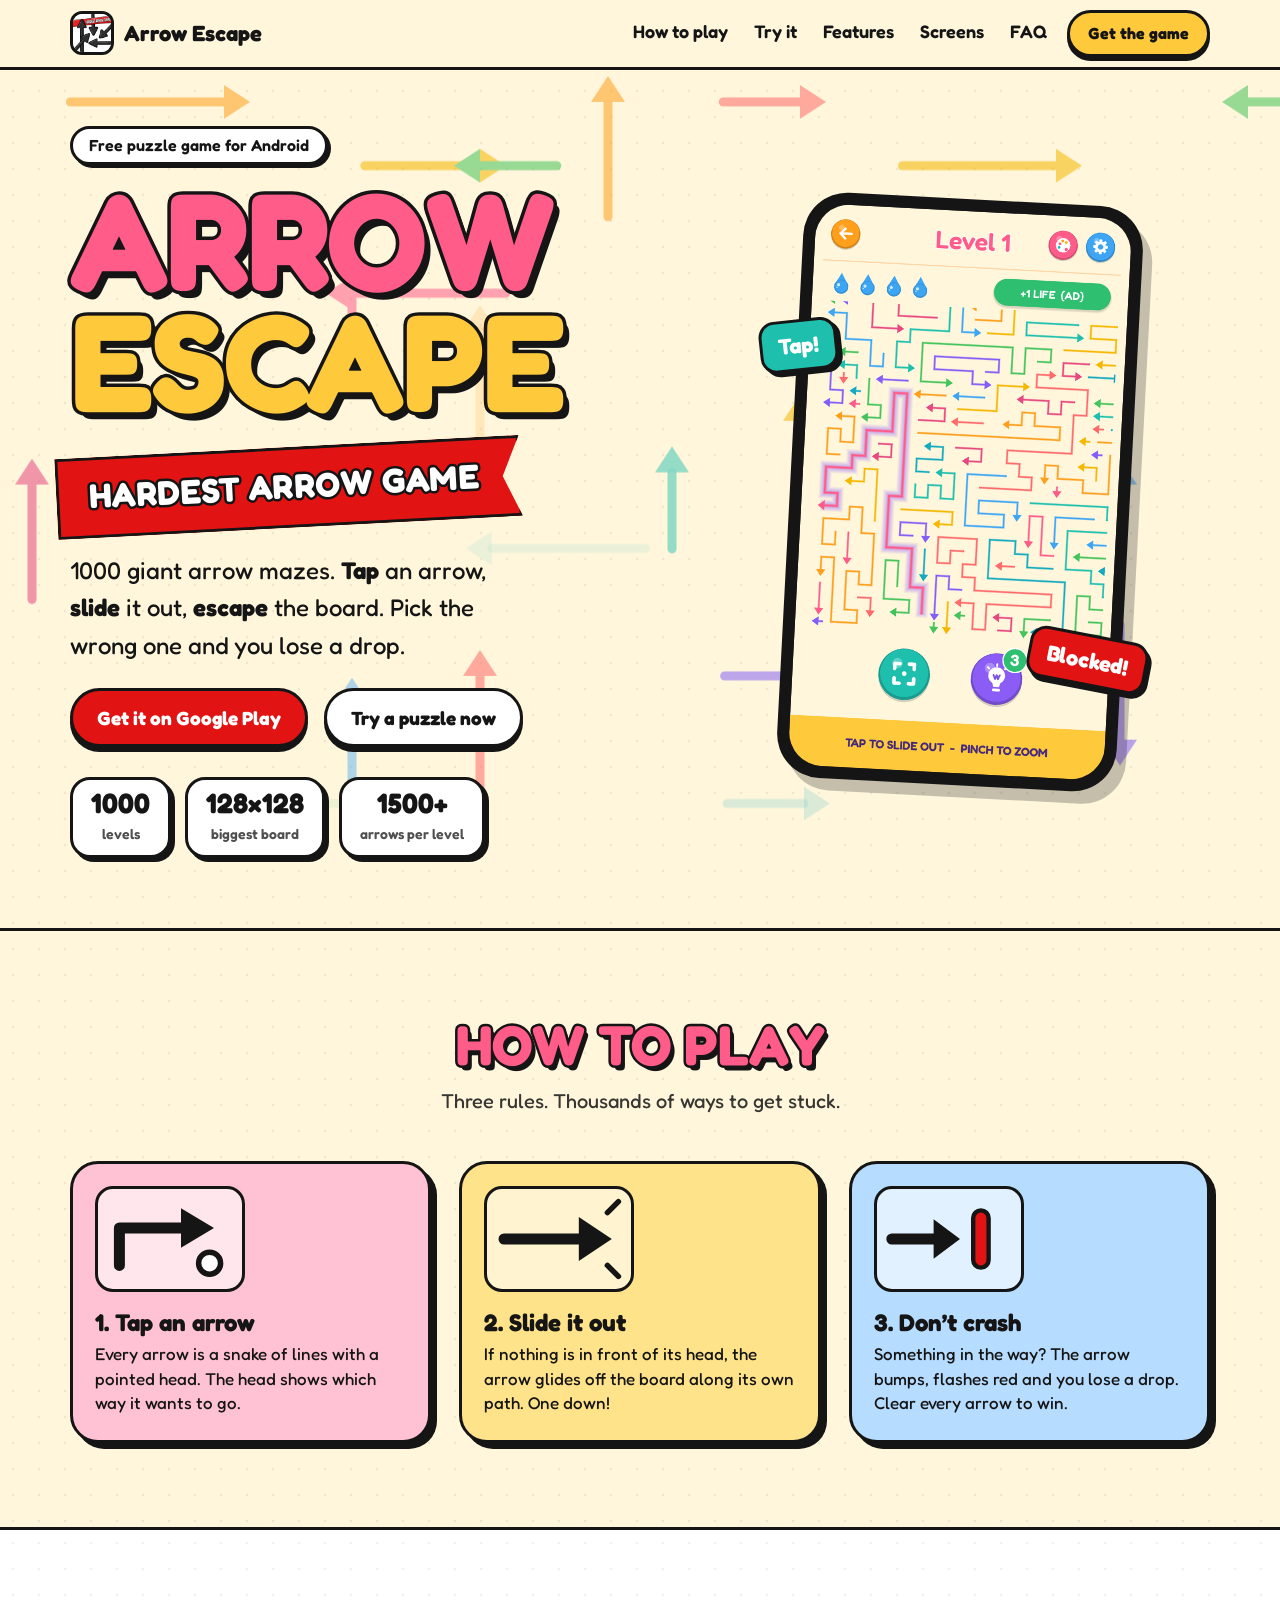
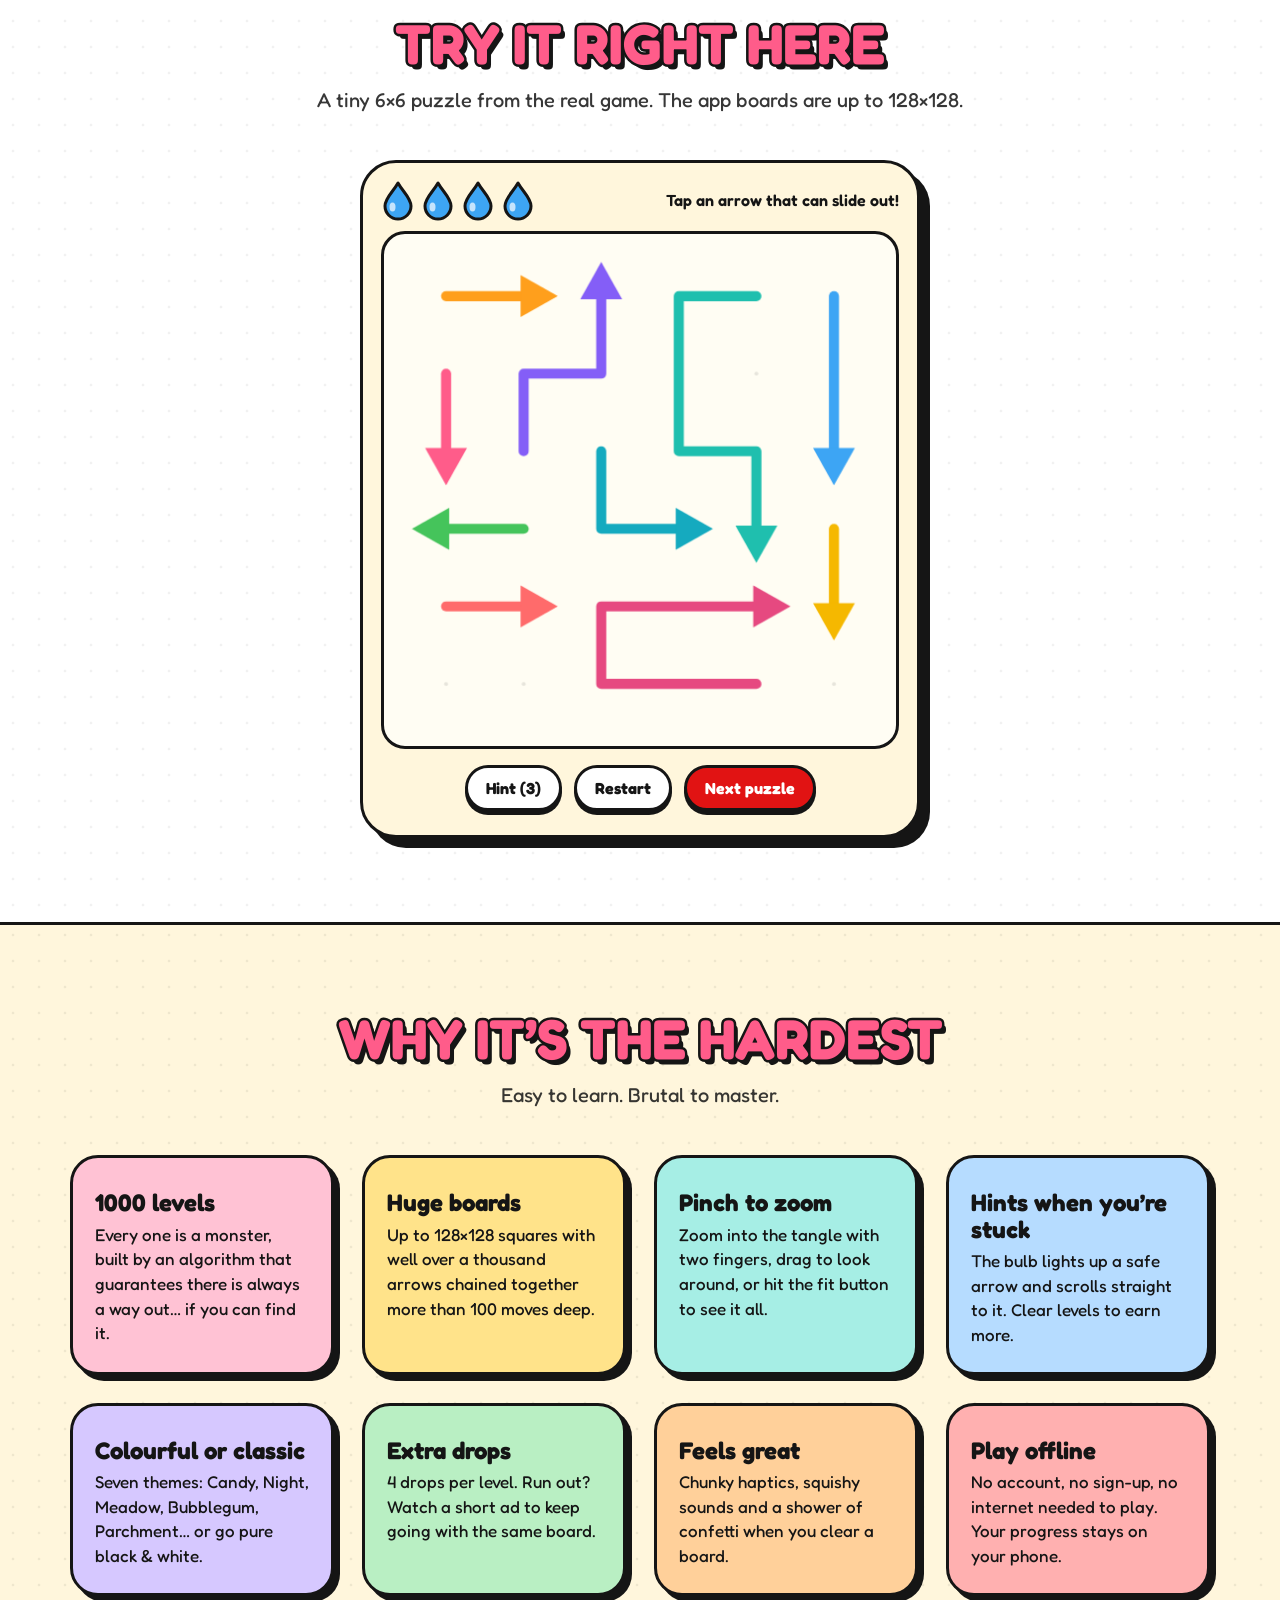
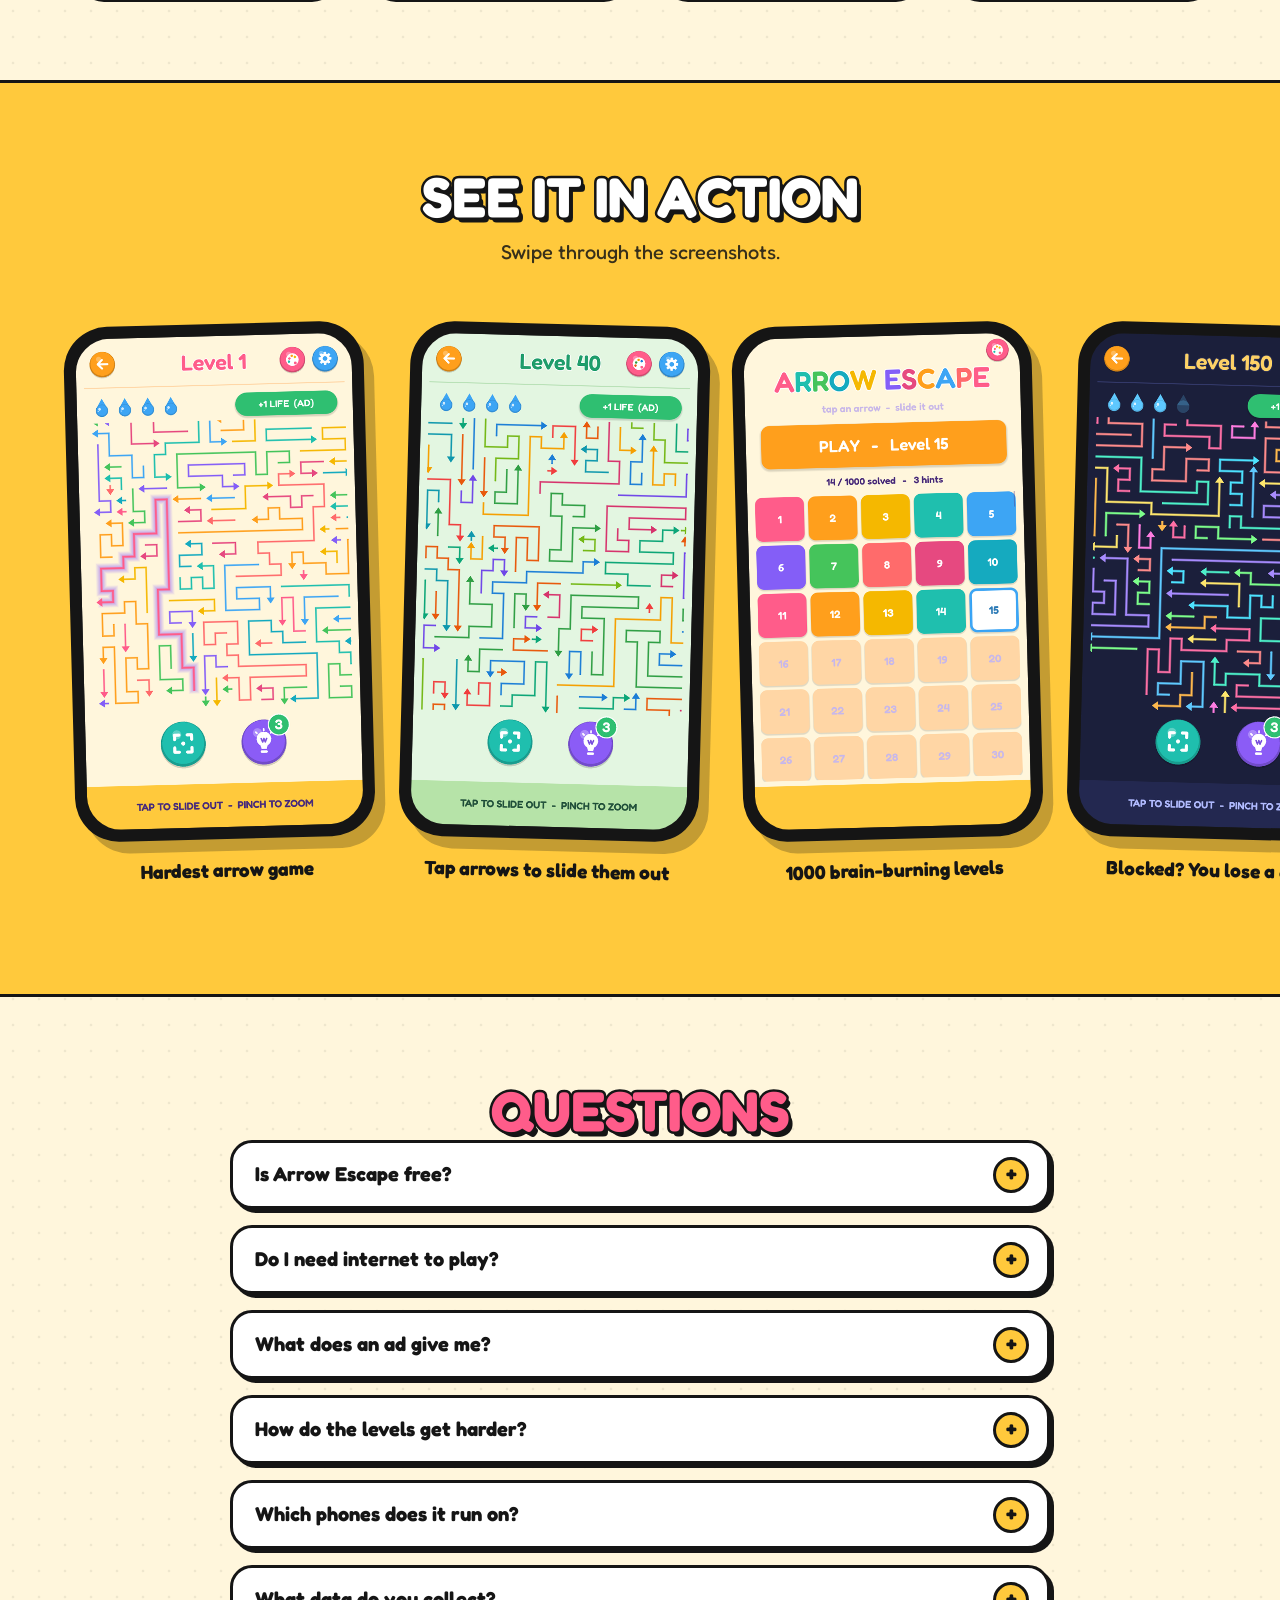
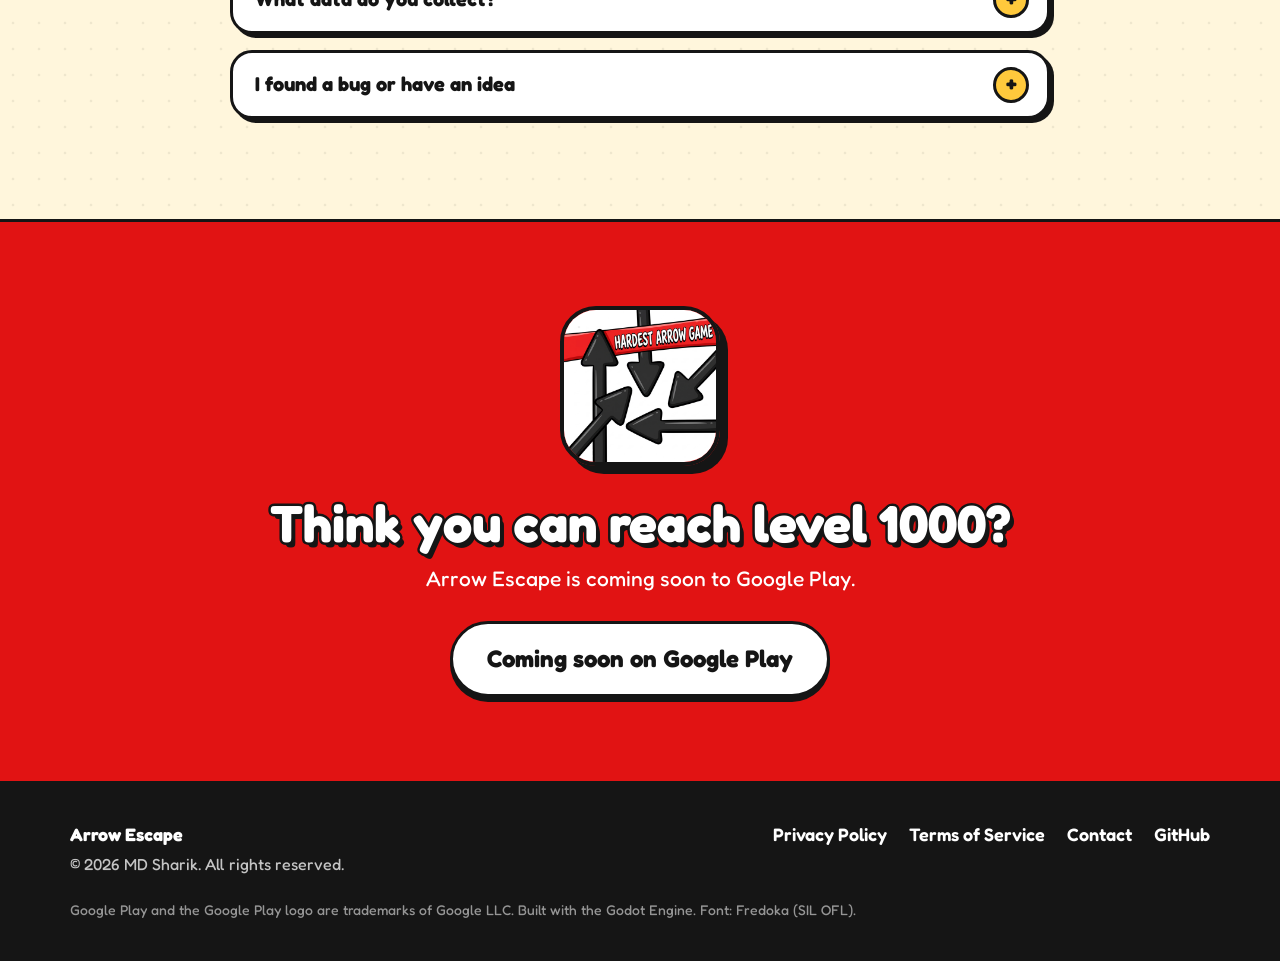
==== docs/index.html @ eecae000 "Add website: landing page with playable demo, privacy policy, terms (GitHub Pages from /docs) Co-Aut" ====
<!doctype html>
<html lang="en">
<head>
<meta charset="utf-8">
<meta name="viewport" content="width=device-width, initial-scale=1">
<title>Arrow Escape - The Hardest Arrow Puzzle Game</title>
<meta name="description" content="Arrow Escape: 1000 giant arrow mazes with boards up to 128x128. Tap an arrow to slide it out - but pick the wrong one and you lose a drop. Free Android puzzle game.">
<meta name="theme-color" content="#fff6dc">
<link rel="icon" type="image/png" href="assets/img/favicon.png">
<link rel="apple-touch-icon" href="assets/img/apple-touch-icon.png">
<link rel="canonical" href="https://md-sharik.github.io/portfolio/">
<meta property="og:type" content="website">
<meta property="og:title" content="Arrow Escape - The Hardest Arrow Puzzle Game">
<meta property="og:description" content="1000 giant arrow mazes. Tap, slide, escape. How far can you get?">
<meta property="og:image" content="https://md-sharik.github.io/portfolio/assets/img/og.png">
<meta property="og:url" content="https://md-sharik.github.io/portfolio/">
<meta name="twitter:card" content="summary_large_image">
<link rel="preload" href="assets/fonts/Fredoka.ttf" as="font" type="font/ttf" crossorigin>
<link rel="stylesheet" href="assets/css/style.css">
<script type="application/ld+json">
{
  "@context": "https://schema.org",
  "@type": "VideoGame",
  "name": "Arrow Escape",
  "description": "A puzzle game with 1000 giant arrow mazes. Tap an arrow to slide it out of the board - but only if its path is clear.",
  "genre": "Puzzle",
  "gamePlatform": "Android",
  "operatingSystem": "Android",
  "applicationCategory": "GameApplication",
  "image": "https://md-sharik.github.io/portfolio/assets/img/icon-512.png",
  "offers": { "@type": "Offer", "price": "0", "priceCurrency": "USD" }
}
</script>
</head>
<body>
<a class="skip" href="#main">Skip to content</a>

<header class="nav" id="top">
  <div class="wrap nav-in">
    <a class="brand" href="#top" aria-label="Arrow Escape home">
      <img src="assets/img/icon-512.png" width="44" height="44" alt="">
      <span>Arrow Escape</span>
    </a>
    <nav class="links" aria-label="Main">
      <a href="#how">How to play</a>
      <a href="#demo">Try it</a>
      <a href="#features">Features</a>
      <a href="#screens">Screens</a>
      <a href="#faq">FAQ</a>
    </nav>
    <a class="btn btn-sm play-link" href="#get">Get the game</a>
  </div>
</header>

<main id="main">

<!-- HERO -->
<section class="hero">
  <canvas id="heroBg" aria-hidden="true"></canvas>
  <div class="wrap hero-in">
    <div class="hero-copy">
      <p class="kicker">Free puzzle game for Android</p>
      <h1>
        <span class="h1-top">Arrow</span>
        <span class="h1-bot">Escape</span>
      </h1>
      <div class="ribbon" role="text"><span>Hardest Arrow Game</span></div>
      <p class="lead">1000 giant arrow mazes. <strong>Tap</strong> an arrow, <strong>slide</strong> it out, <strong>escape</strong> the board. Pick the wrong one and you lose a drop.</p>
      <div class="cta">
        <a class="btn btn-red play-link" href="#get">Get it on Google Play</a>
        <a class="btn btn-ghost" href="#demo">Try a puzzle now</a>
      </div>
      <ul class="stats" aria-label="Game facts">
        <li><b>1000</b><span>levels</span></li>
        <li><b>128&times;128</b><span>biggest board</span></li>
        <li><b>1500+</b><span>arrows per level</span></li>
      </ul>
    </div>
    <div class="hero-phone">
      <div class="phone"><img src="assets/img/app1.png" width="540" height="960" alt="Arrow Escape gameplay: a colourful maze of arrows with a highlighted hint" fetchpriority="high"></div>
      <span class="sticker s1">Tap!</span>
      <span class="sticker s2">Blocked!</span>
    </div>
  </div>
</section>

<!-- HOW TO PLAY -->
<section class="sec" id="how">
  <div class="wrap">
    <h2 class="sec-title">How to play</h2>
    <p class="sec-sub">Three rules. Thousands of ways to get stuck.</p>
    <div class="steps">
      <article class="card c-pink">
        <svg viewBox="0 0 120 80" aria-hidden="true"><path d="M14 64V30h58" fill="none" stroke="#151515" stroke-width="10" stroke-linecap="round" stroke-linejoin="round"/><path d="M70 12l30 18-30 18z" fill="#151515"/><circle cx="96" cy="62" r="10" fill="#fff" stroke="#151515" stroke-width="5"/></svg>
        <h3>1. Tap an arrow</h3>
        <p>Every arrow is a snake of lines with a pointed head. The head shows which way it wants to go.</p>
      </article>
      <article class="card c-yellow">
        <svg viewBox="0 0 120 80" aria-hidden="true"><path d="M10 40h70" stroke="#151515" stroke-width="10" stroke-linecap="round"/><path d="M78 20l30 20-30 20z" fill="#151515"/><path d="M104 16l10-10M104 64l10 10" stroke="#151515" stroke-width="5" stroke-linecap="round"/></svg>
        <h3>2. Slide it out</h3>
        <p>If nothing is in front of its head, the arrow glides off the board along its own path. One down!</p>
      </article>
      <article class="card c-blue">
        <svg viewBox="0 0 120 80" aria-hidden="true"><path d="M8 40h40" stroke="#151515" stroke-width="10" stroke-linecap="round"/><path d="M46 22l24 18-24 18z" fill="#151515"/><rect x="82" y="14" width="14" height="52" rx="7" fill="#e11313" stroke="#151515" stroke-width="4"/></svg>
        <h3>3. Don&rsquo;t crash</h3>
        <p>Something in the way? The arrow bumps, flashes red and you lose a drop. Clear every arrow to win.</p>
      </article>
    </div>
  </div>
</section>

<!-- DEMO -->
<section class="sec sec-demo" id="demo">
  <div class="wrap">
    <h2 class="sec-title">Try it right here</h2>
    <p class="sec-sub">A tiny 6&times;6 puzzle from the real game. The app boards are up to 128&times;128.</p>
    <div class="demo">
      <div class="demo-bar">
        <div class="drops" id="drops" aria-label="Drops left"></div>
        <div class="demo-info" id="demoInfo" aria-live="polite">Tap an arrow that can slide out!</div>
      </div>
      <div class="board-wrap" id="boardWrap">
        <canvas id="board" aria-label="Playable arrow puzzle. Tap an arrow to slide it out." role="img"></canvas>
        <canvas id="confetti" aria-hidden="true"></canvas>
      </div>
      <div class="demo-actions">
        <button class="btn btn-sm btn-ghost" id="btnHint" type="button">Hint <span id="hintCount">(3)</span></button>
        <button class="btn btn-sm btn-ghost" id="btnReset" type="button">Restart</button>
        <button class="btn btn-sm btn-red" id="btnNext" type="button">Next puzzle</button>
      </div>
    </div>
  </div>
</section>

<!-- FEATURES -->
<section class="sec" id="features">
  <div class="wrap">
    <h2 class="sec-title">Why it&rsquo;s the hardest</h2>
    <p class="sec-sub">Easy to learn. Brutal to master.</p>
    <div class="grid">
      <article class="card c-pink"><h3>1000 levels</h3><p>Every one is a monster, built by an algorithm that guarantees there is always a way out&hellip; if you can find it.</p></article>
      <article class="card c-yellow"><h3>Huge boards</h3><p>Up to 128&times;128 squares with well over a thousand arrows chained together more than 100 moves deep.</p></article>
      <article class="card c-teal"><h3>Pinch to zoom</h3><p>Zoom into the tangle with two fingers, drag to look around, or hit the fit button to see it all.</p></article>
      <article class="card c-blue"><h3>Hints when you&rsquo;re stuck</h3><p>The bulb lights up a safe arrow and scrolls straight to it. Clear levels to earn more.</p></article>
      <article class="card c-purple"><h3>Colourful or classic</h3><p>Seven themes: Candy, Night, Meadow, Bubblegum, Parchment&hellip; or go pure black &amp; white.</p></article>
      <article class="card c-green"><h3>Extra drops</h3><p>4 drops per level. Run out? Watch a short ad to keep going with the same board.</p></article>
      <article class="card c-orange"><h3>Feels great</h3><p>Chunky haptics, squishy sounds and a shower of confetti when you clear a board.</p></article>
      <article class="card c-red"><h3>Play offline</h3><p>No account, no sign-up, no internet needed to play. Your progress stays on your phone.</p></article>
    </div>
  </div>
</section>

<!-- SCREENSHOTS -->
<section class="sec sec-shots" id="screens">
  <div class="wrap">
    <h2 class="sec-title">See it in action</h2>
    <p class="sec-sub">Swipe through the screenshots.</p>
  </div>
  <div class="shots" tabindex="0" aria-label="Screenshots">
    <figure><div class="phone"><img loading="lazy" src="assets/img/app1.png" width="540" height="960" alt="Candy theme gameplay with a hint highlighted"></div><figcaption>Hardest arrow game</figcaption></figure>
    <figure><div class="phone"><img loading="lazy" src="assets/img/app2.png" width="540" height="960" alt="Arrows sliding out of the board"></div><figcaption>Tap arrows to slide them out</figcaption></figure>
    <figure><div class="phone"><img loading="lazy" src="assets/img/app3.png" width="540" height="960" alt="Level select screen with colourful level buttons"></div><figcaption>1000 brain-burning levels</figcaption></figure>
    <figure><div class="phone"><img loading="lazy" src="assets/img/app4.png" width="540" height="960" alt="Night theme with neon arrows and a lost drop"></div><figcaption>Blocked? You lose a drop!</figcaption></figure>
    <figure><div class="phone"><img loading="lazy" src="assets/img/app5.png" width="540" height="960" alt="Black and white theme"></div><figcaption>Black &amp; white mode</figcaption></figure>
    <figure><div class="phone"><img loading="lazy" src="assets/img/app6.png" width="540" height="960" alt="Level clear dialog with confetti"></div><figcaption>Clear the board &ndash; confetti!</figcaption></figure>
  </div>
</section>

<!-- FAQ -->
<section class="sec" id="faq">
  <div class="wrap narrow">
    <h2 class="sec-title">Questions</h2>
    <details><summary>Is Arrow Escape free?</summary><p>Yes. The game is free to download and play. It shows ads (a banner, a full-screen ad every few levels, and optional rewarded ads for extra drops and hints). There are no in-app purchases at the moment.</p></details>
    <details><summary>Do I need internet to play?</summary><p>No. All 1000 levels are inside the app. Internet is only used to load ads.</p></details>
    <details><summary>What does an ad give me?</summary><p>Watching a rewarded ad is always your choice. It gives you one extra drop when you run out, or one extra hint when your hints are used up.</p></details>
    <details><summary>How do the levels get harder?</summary><p>They don&rsquo;t get easier! Levels 1&ndash;100 are 96&times;96 boards and levels 101&ndash;1000 are 128&times;128, all packed with long chains of blocked arrows. Every level is guaranteed to be solvable.</p></details>
    <details><summary>Which phones does it run on?</summary><p>Android 7.0 and newer, 64-bit phones and tablets.</p></details>
    <details><summary>What data do you collect?</summary><p>None ourselves &ndash; there are no accounts. Google AdMob may use your device&rsquo;s advertising ID to show ads. See the <a href="privacy.html">Privacy Policy</a> for details and how to control it.</p></details>
    <details><summary>I found a bug or have an idea</summary><p>Email <a id="mail1" href="mailto:md.sharik5012@gmail.com">md.sharik5012@gmail.com</a> &ndash; I read everything.</p></details>
  </div>
</section>

<!-- GET -->
<section class="sec sec-get" id="get">
  <div class="wrap get-in">
    <img class="get-icon" src="assets/img/icon-512.png" width="160" height="160" alt="Arrow Escape app icon">
    <h2>Think you can reach level 1000?</h2>
    <p id="getText">Arrow Escape is coming soon to Google Play.</p>
    <a class="btn btn-red btn-lg play-link" id="playBtn" href="#get" aria-disabled="true">Coming soon on Google Play</a>
  </div>
</section>

</main>

<footer class="foot">
  <div class="wrap foot-in">
    <div>
      <strong>Arrow Escape</strong>
      <p>&copy; <span id="year">2026</span> MD Sharik. All rights reserved.</p>
    </div>
    <nav aria-label="Legal">
      <a href="privacy.html">Privacy Policy</a>
      <a href="terms.html">Terms of Service</a>
      <a id="mail2" href="mailto:md.sharik5012@gmail.com">Contact</a>
      <a href="https://github.com/MD-Sharik/portfolio">GitHub</a>
    </nav>
    <p class="fine">Google Play and the Google Play logo are trademarks of Google LLC. Built with the Godot Engine. Font: Fredoka (SIL OFL).</p>
  </div>
</footer>

<script src="assets/js/site-config.js"></script>
<script src="assets/js/puzzles.js"></script>
<script src="assets/js/main.js"></script>
</body>
</html>
---- docs/assets/css/style.css ----
/* Arrow Escape website - cartoon-outline style matching the app artwork */
@font-face {
  font-family: "Fredoka";
  src: url("../fonts/Fredoka.ttf") format("truetype");
  font-weight: 300 700;
  font-display: swap;
}

:root {
  --ink: #151515;
  --cream: #fff6dc;
  --paper: #ffffff;
  --red: #e11313;
  --pink: #ff5c8a;
  --orange: #ff9f1c;
  --yellow: #ffc93c;
  --teal: #1fbfae;
  --blue: #3da5f4;
  --purple: #845ef7;
  --green: #45c45b;
  --radius: 28px;
  --shadow: 6px 6px 0 var(--ink);
}

* { box-sizing: border-box; }
html { scroll-behavior: smooth; }
body {
  margin: 0;
  font-family: "Fredoka", system-ui, -apple-system, "Segoe UI", sans-serif;
  font-weight: 450;
  font-size: 18px;
  line-height: 1.55;
  color: var(--ink);
  background: var(--cream);
  background-image: radial-gradient(rgba(21, 21, 21, .07) 1.5px, transparent 1.6px);
  background-size: 26px 26px;
  -webkit-font-smoothing: antialiased;
}
img { max-width: 100%; height: auto; display: block; }
a { color: inherit; }
.wrap { width: min(1140px, 100% - 40px); margin-inline: auto; }
.narrow { width: min(820px, 100% - 40px); }
.skip { position: absolute; left: -999px; top: 8px; background: var(--ink); color: #fff; padding: 8px 14px; border-radius: 10px; z-index: 99; }
.skip:focus { left: 8px; }

/* ---------- nav ---------- */
.nav { position: sticky; top: 0; z-index: 50; background: rgba(255, 246, 220, .92); backdrop-filter: blur(8px); border-bottom: 3px solid var(--ink); }
.nav-in { display: flex; align-items: center; gap: 18px; padding: 10px 0; }
.brand { display: flex; align-items: center; gap: 10px; font-weight: 700; font-size: 22px; text-decoration: none; }
.brand img { border-radius: 12px; border: 3px solid var(--ink); }
.links { margin-left: auto; display: flex; gap: 22px; }
.links a { text-decoration: none; font-weight: 600; padding: 4px 2px; border-bottom: 3px solid transparent; }
.links a:hover { border-color: var(--pink); }

/* ---------- buttons ---------- */
.btn {
  --bg: var(--yellow);
  display: inline-block; border: 3px solid var(--ink); background: var(--bg); color: var(--ink);
  font: inherit; font-weight: 700; font-size: 19px; padding: 12px 24px; border-radius: 999px;
  text-decoration: none; cursor: pointer; box-shadow: 0 5px 0 var(--ink);
  transition: transform .08s ease, box-shadow .08s ease;
}
.btn:hover { transform: translateY(-2px); box-shadow: 0 7px 0 var(--ink); }
.btn:active { transform: translateY(4px); box-shadow: 0 1px 0 var(--ink); }
.btn:focus-visible, a:focus-visible, summary:focus-visible, .shots:focus-visible { outline: 4px solid var(--purple); outline-offset: 3px; }
.btn-red { --bg: var(--red); color: #fff; }
.btn-ghost { --bg: #fff; }
.btn-sm { font-size: 16px; padding: 8px 18px; box-shadow: 0 4px 0 var(--ink); }
.btn-lg { font-size: 24px; padding: 16px 34px; }
.btn[aria-disabled="true"] { cursor: default; }
.btn, .brand span { white-space: nowrap; }

/* ---------- hero ---------- */
.hero { position: relative; overflow: hidden; border-bottom: 3px solid var(--ink); }
#heroBg { position: absolute; inset: 0; width: 100%; height: 100%; opacity: .55; pointer-events: none; }
.hero-in { position: relative; display: grid; grid-template-columns: 1.1fr .9fr; gap: 30px; align-items: center; padding: 56px 0 70px; }
.kicker { display: inline-block; margin: 0 0 14px; padding: 4px 16px; background: #fff; border: 3px solid var(--ink); border-radius: 999px; font-weight: 600; font-size: 16px; box-shadow: 3px 3px 0 var(--ink); }
h1 { margin: 0; line-height: .88; font-size: clamp(64px, 11vw, 138px); font-weight: 700; letter-spacing: -2px; text-transform: uppercase; }
h1 span { display: block; -webkit-text-stroke: 7px var(--ink); paint-order: stroke fill; text-shadow: 6px 7px 0 var(--ink); }
.h1-top { color: var(--pink); }
.h1-bot { color: var(--yellow); }
.ribbon {
  display: inline-block; margin: 26px 0 6px -14px; padding: 10px 38px 12px 30px; background: var(--red); border: 3px solid var(--ink);
  transform: rotate(-3deg); box-shadow: 5px 5px 0 var(--ink);
  clip-path: polygon(0 0, 100% 0, calc(100% - 18px) 50%, 100% 100%, 0 100%);
}
.ribbon span { color: #fff; font-weight: 700; font-size: clamp(22px, 3.2vw, 34px); text-transform: uppercase; -webkit-text-stroke: 5px var(--ink); paint-order: stroke fill; letter-spacing: .5px; }
.lead { font-size: clamp(19px, 2.2vw, 24px); max-width: 30ch; margin: 18px 0 24px; }
.cta { display: flex; flex-wrap: wrap; gap: 16px; }
.stats { display: flex; flex-wrap: wrap; gap: 14px; list-style: none; padding: 0; margin: 30px 0 0; }
.stats li { background: #fff; border: 3px solid var(--ink); border-radius: 20px; padding: 8px 18px; box-shadow: 4px 4px 0 var(--ink); text-align: center; }
.stats b { display: block; font-size: 28px; line-height: 1.1; }
.stats span { font-size: 14px; font-weight: 600; opacity: .75; }

/* phone mock */
.phone { background: var(--ink); border-radius: 44px; padding: 12px; box-shadow: 10px 12px 0 rgba(21, 21, 21, .25); }
.phone img { border-radius: 34px; width: 100%; background: #fff; }
.hero-phone { position: relative; justify-self: center; width: min(340px, 78vw); transform: rotate(3deg); }
.sticker { position: absolute; font-weight: 700; font-size: 22px; padding: 6px 16px; border: 3px solid var(--ink); border-radius: 16px; box-shadow: 4px 4px 0 var(--ink); }
.s1 { background: var(--teal); color: #fff; left: -38px; top: 22%; transform: rotate(-9deg); animation: bob 2.6s ease-in-out infinite; }
.s2 { background: var(--red); color: #fff; right: -26px; bottom: 18%; transform: rotate(8deg); animation: bob 3.1s ease-in-out infinite .6s; }
@keyframes bob { 50% { translate: 0 -10px; } }

/* ---------- sections ---------- */
.sec { padding: 84px 0; }
.sec-title { margin: 0; text-align: center; font-size: clamp(36px, 5vw, 56px); line-height: 1.05; text-transform: uppercase; -webkit-text-stroke: 5px var(--ink); paint-order: stroke fill; color: var(--pink); text-shadow: 4px 5px 0 var(--ink); }
.sec-shots .sec-title { color: #fff; }
.sec-sub { text-align: center; margin: 12px 0 44px; font-size: 20px; opacity: .85; }

.steps, .grid { display: grid; gap: 28px; }
.steps { grid-template-columns: repeat(3, 1fr); }
.grid { grid-template-columns: repeat(4, 1fr); }
.card { background: #fff; border: 3px solid var(--ink); border-radius: var(--radius); padding: 22px 22px 24px; box-shadow: var(--shadow); transition: transform .15s ease; }
.card:hover { transform: translate(-3px, -4px) rotate(-.6deg); }
.card h3 { margin: 10px 0 6px; font-size: 24px; line-height: 1.1; }
.card p { margin: 0; font-size: 17px; line-height: 1.45; }
.card svg { width: 100%; max-width: 150px; height: auto; background: rgba(255, 255, 255, .6); border: 3px solid var(--ink); border-radius: 18px; padding: 6px; }
.c-pink { background: #ffc2d4; } .c-yellow { background: #ffe38a; } .c-blue { background: #b6dcff; }
.c-teal { background: #a6eee5; } .c-purple { background: #d6c8ff; } .c-green { background: #b9efc3; }
.c-orange { background: #ffd09a; } .c-red { background: #ffb0b0; }

/* demo */
.sec-demo { background: #fff; border-block: 3px solid var(--ink); background-image: radial-gradient(rgba(21,21,21,.06) 1.5px, transparent 1.6px); background-size: 26px 26px; }
.demo { width: min(560px, 100%); margin-inline: auto; background: var(--cream); border: 3px solid var(--ink); border-radius: 36px; padding: 18px; box-shadow: 10px 10px 0 var(--ink); }
.demo-bar { display: flex; align-items: center; justify-content: space-between; gap: 10px; margin-bottom: 10px; flex-wrap: wrap; }
.drops { display: flex; gap: 6px; }
.drops svg { width: 34px; height: 40px; transition: transform .2s, opacity .2s; }
.drops svg.lost { opacity: .22; transform: scale(.8); }
.demo-info { font-weight: 600; font-size: 16px; min-height: 26px; }
.board-wrap { position: relative; border-radius: 24px; background: #fffdf3; border: 3px solid var(--ink); overflow: hidden; touch-action: manipulation; }
.board-wrap.shake { animation: shake .35s; }
@keyframes shake { 20% { transform: translateX(-9px); } 40% { transform: translateX(9px); } 60% { transform: translateX(-6px); } 80% { transform: translateX(6px); } }
#board, #confetti { display: block; width: 100%; aspect-ratio: 1; }
#confetti { position: absolute; inset: 0; pointer-events: none; }
.demo-actions { display: flex; gap: 12px; justify-content: center; flex-wrap: wrap; margin: 16px 2px 6px; }

/* screenshots */
.sec-shots { background: var(--yellow); border-block: 3px solid var(--ink); padding-bottom: 70px; }
.shots { display: flex; gap: 34px; overflow-x: auto; scroll-snap-type: x mandatory; padding: 12px max(20px, calc((100vw - 1140px) / 2)) 40px; scrollbar-width: thin; }
.shots figure { margin: 0; flex: 0 0 min(300px, 72vw); scroll-snap-align: center; text-align: center; }
.shots figure:nth-child(odd) { transform: rotate(-1.5deg); }
.shots figure:nth-child(even) { transform: rotate(1.5deg); }
.shots figcaption { margin-top: 16px; font-weight: 700; font-size: 19px; }

/* faq */
details { background: #fff; border: 3px solid var(--ink); border-radius: 22px; margin: 0 0 16px; box-shadow: 4px 4px 0 var(--ink); }
summary { cursor: pointer; list-style: none; padding: 16px 56px 16px 22px; font-weight: 700; font-size: 20px; position: relative; }
summary::-webkit-details-marker { display: none; }
summary::after { content: "+"; position: absolute; right: 18px; top: 50%; translate: 0 -50%; width: 30px; height: 30px; line-height: 24px; text-align: center; border: 3px solid var(--ink); border-radius: 50%; background: var(--yellow); font-size: 22px; }
details[open] summary::after { content: "\2212"; background: var(--pink); }
details p { margin: 0; padding: 0 22px 20px; }

/* get */
.sec-get { background: var(--red); border-top: 3px solid var(--ink); color: #fff; text-align: center; }
.get-in { display: flex; flex-direction: column; align-items: center; gap: 12px; }
.get-icon { border-radius: 36px; border: 4px solid var(--ink); box-shadow: 8px 8px 0 var(--ink); }
.sec-get h2 { margin: 18px 0 0; font-size: clamp(32px, 5vw, 52px); line-height: 1.05; -webkit-text-stroke: 5px var(--ink); paint-order: stroke fill; text-shadow: 4px 5px 0 var(--ink); }
.sec-get p { font-size: 21px; margin: 0 0 14px; }
.sec-get .btn-red { --bg: #fff; color: var(--ink); }

/* footer */
.foot { background: var(--ink); color: #fff; padding: 40px 0; }
.foot-in { display: grid; grid-template-columns: 1fr auto; gap: 18px 40px; align-items: start; }
.foot p { margin: 4px 0 0; opacity: .75; font-size: 16px; }
.foot nav { display: flex; gap: 22px; flex-wrap: wrap; }
.foot nav a { text-decoration: none; font-weight: 600; }
.foot nav a:hover { text-decoration: underline; color: var(--yellow); }
.foot .fine { grid-column: 1 / -1; font-size: 14px; opacity: .55; }

/* legal pages */
.legal { padding: 48px 0 80px; }
.legal-card { background: #fff; border: 3px solid var(--ink); border-radius: 32px; box-shadow: 8px 8px 0 var(--ink); padding: clamp(22px, 4vw, 48px); }
.legal h1 { font-size: clamp(36px, 6vw, 60px); line-height: 1; letter-spacing: 0; -webkit-text-stroke: 0; margin: 0 0 6px; text-shadow: none; }
.legal h1 span { text-shadow: none; -webkit-text-stroke: 0; display: inline; }
.legal h2 { margin: 34px 0 8px; font-size: 26px; line-height: 1.15; }
.legal p, .legal li { font-size: 18px; }
.legal ul { padding-left: 24px; }
.legal .meta { opacity: .7; font-weight: 600; margin-bottom: 18px; }
.legal .tldr { background: var(--yellow); border: 3px solid var(--ink); border-radius: 20px; padding: 14px 20px; margin: 20px 0; box-shadow: 4px 4px 0 var(--ink); }
.legal a { color: #0b57d0; font-weight: 600; }
.legal table { width: 100%; border-collapse: collapse; margin: 12px 0; font-size: 16px; }
.legal th, .legal td { border: 2px solid var(--ink); padding: 8px 12px; text-align: left; vertical-align: top; }
.legal th { background: var(--cream); }

/* responsive */
@media (max-width: 960px) {
  .hero-in { grid-template-columns: 1fr; padding-top: 36px; }
  .hero-phone { width: min(280px, 70vw); margin-top: 10px; }
  .steps { grid-template-columns: 1fr; }
  .grid { grid-template-columns: repeat(2, 1fr); }
  .links { display: none; }
  .nav .btn { margin-left: auto; }
  .ribbon { margin-left: -6px; }
}
@media (max-width: 560px) {
  body { font-size: 17px; }
  .brand { font-size: 19px; }
  .brand img { width: 38px; height: 38px; }
  .btn-sm { padding: 7px 14px; font-size: 15px; }
  .btn-lg { font-size: 20px; padding: 14px 24px; white-space: normal; }
  .cta .btn { flex: 1 1 100%; text-align: center; }
  .stats { gap: 10px; }
  .stats li { padding: 6px 12px; }
  .stats b { font-size: 22px; }
  .stats span { font-size: 12px; }
  .grid { grid-template-columns: 1fr; }
  .sec { padding: 60px 0; }
  .foot-in { grid-template-columns: 1fr; }
  h1 span { -webkit-text-stroke-width: 5px; text-shadow: 4px 5px 0 var(--ink); }
}
@media (prefers-reduced-motion: reduce) {
  html { scroll-behavior: auto; }
  *, *::before, *::after { animation: none !important; transition: none !important; }
}
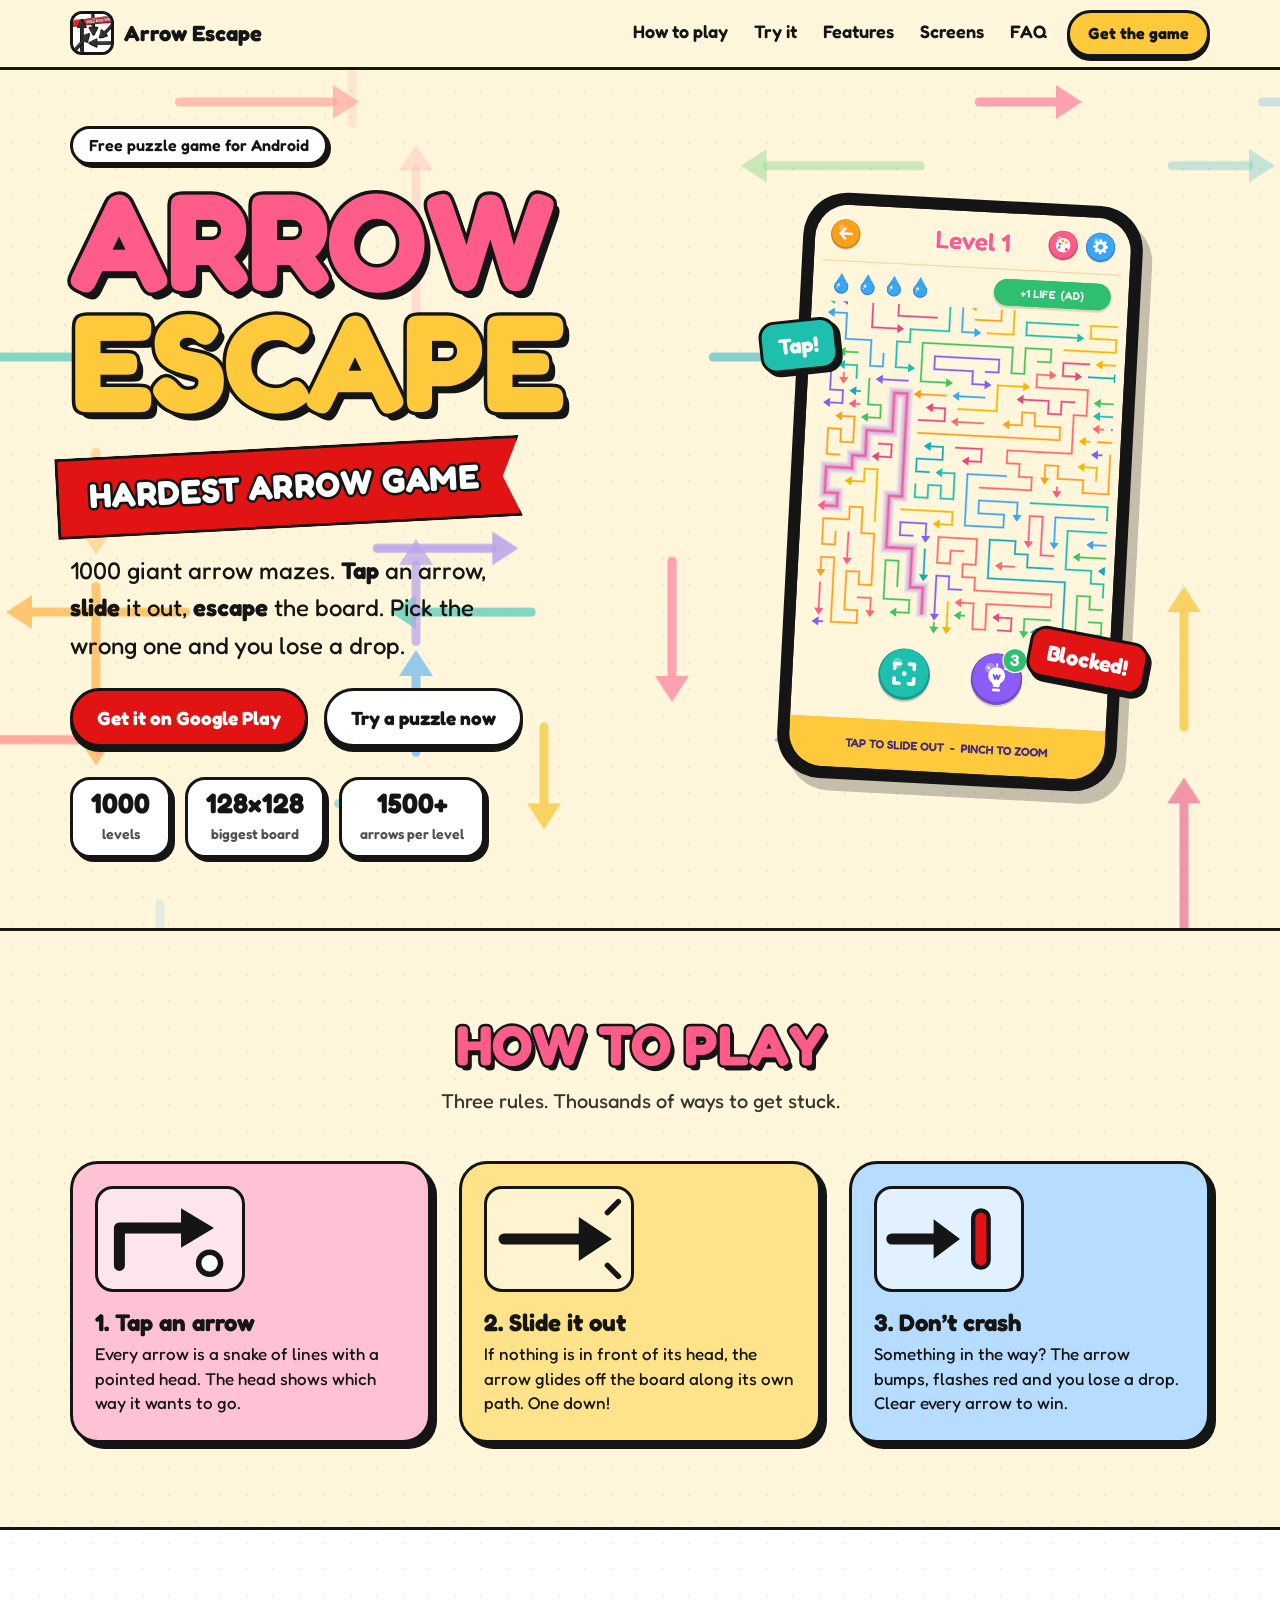
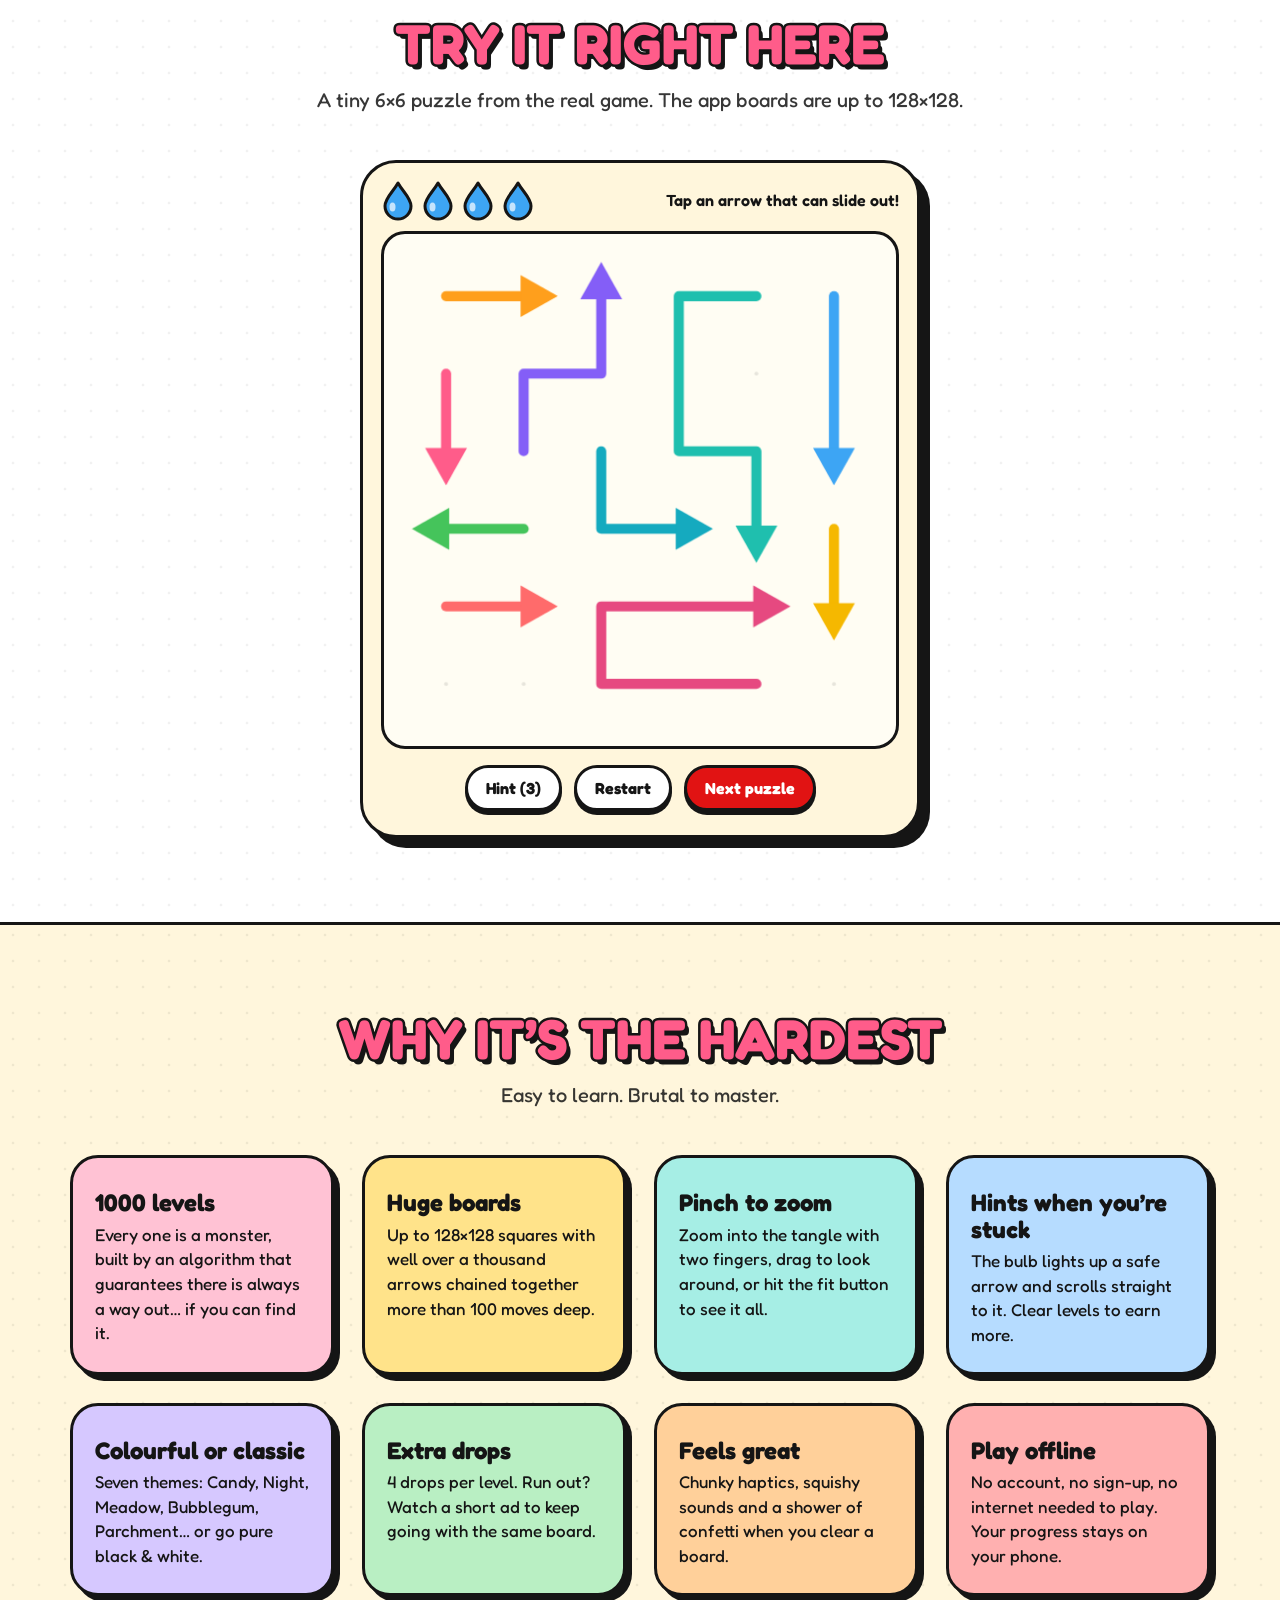
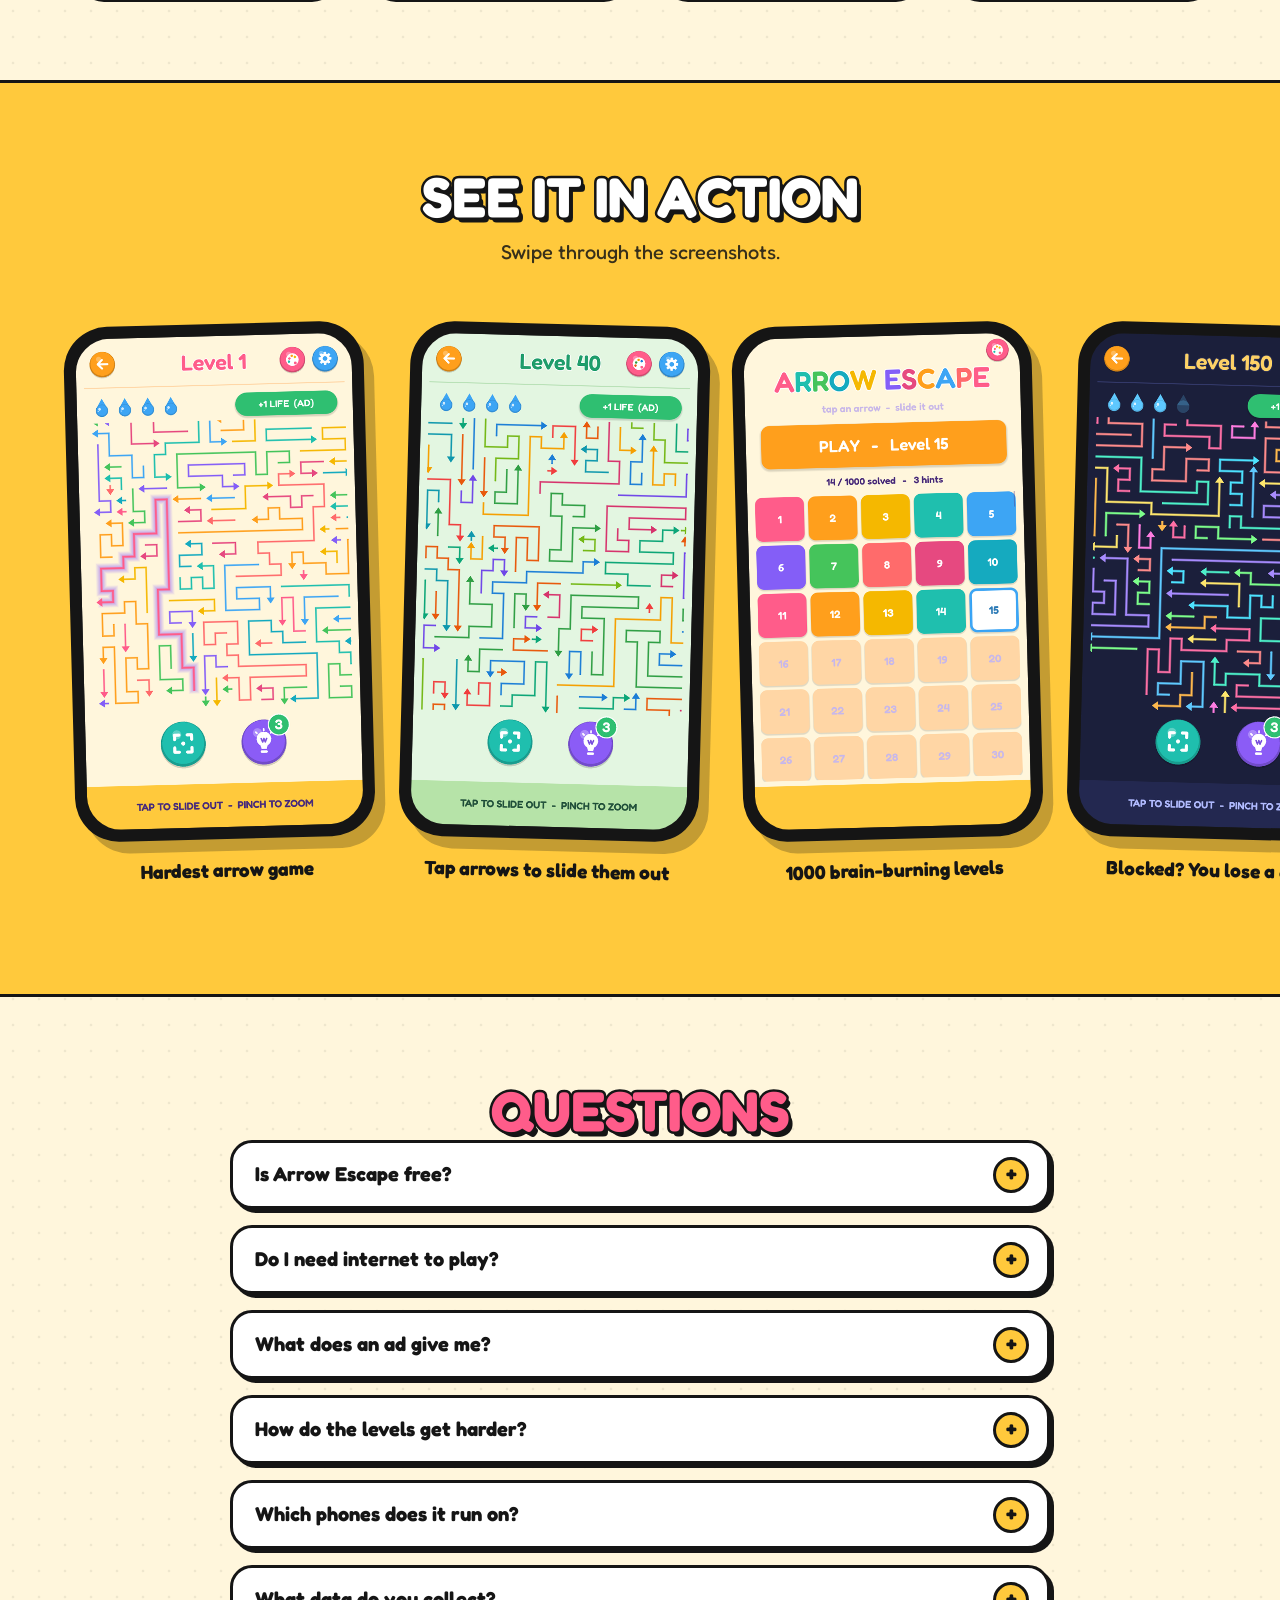
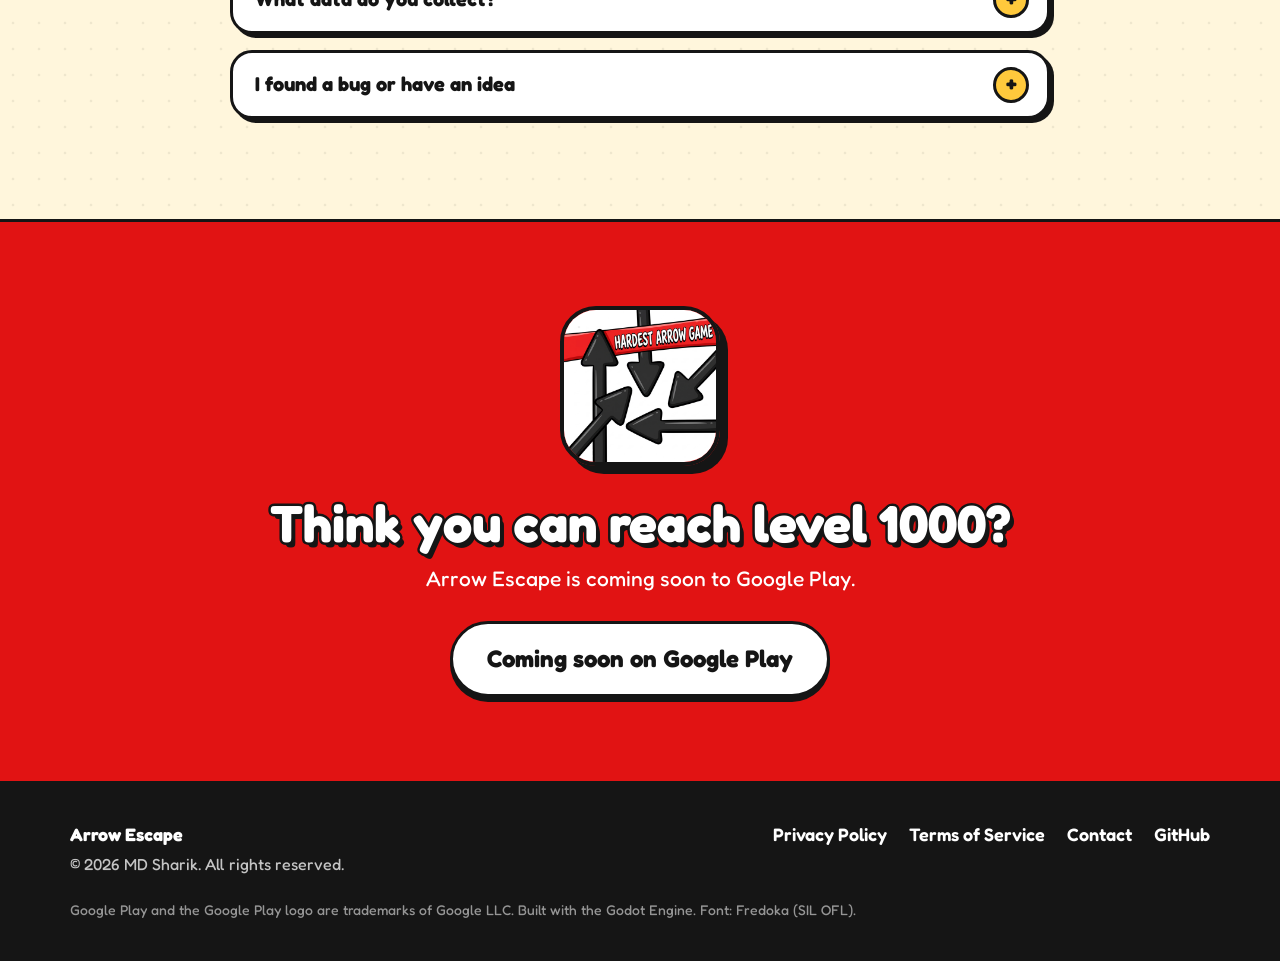
==== commit f4960d38: "Point site metadata and 404 page at the custom domain arrow.nouvous.com Co-Authored-By: Claude Sonne" ====
--- a/docs/index.html
+++ b/docs/index.html
@@ -8,12 +8,12 @@
 <meta name="theme-color" content="#fff6dc">
 <link rel="icon" type="image/png" href="assets/img/favicon.png">
 <link rel="apple-touch-icon" href="assets/img/apple-touch-icon.png">
-<link rel="canonical" href="https://md-sharik.github.io/portfolio/">
+<link rel="canonical" href="https://arrow.nouvous.com/">
 <meta property="og:type" content="website">
 <meta property="og:title" content="Arrow Escape - The Hardest Arrow Puzzle Game">
 <meta property="og:description" content="1000 giant arrow mazes. Tap, slide, escape. How far can you get?">
-<meta property="og:image" content="https://md-sharik.github.io/portfolio/assets/img/og.png">
-<meta property="og:url" content="https://md-sharik.github.io/portfolio/">
+<meta property="og:image" content="https://arrow.nouvous.com/assets/img/og.png">
+<meta property="og:url" content="https://arrow.nouvous.com/">
 <meta name="twitter:card" content="summary_large_image">
 <link rel="preload" href="assets/fonts/Fredoka.ttf" as="font" type="font/ttf" crossorigin>
 <link rel="stylesheet" href="assets/css/style.css">
@@ -27,7 +27,7 @@
   "gamePlatform": "Android",
   "operatingSystem": "Android",
   "applicationCategory": "GameApplication",
-  "image": "https://md-sharik.github.io/portfolio/assets/img/icon-512.png",
+  "image": "https://arrow.nouvous.com/assets/img/icon-512.png",
   "offers": { "@type": "Offer", "price": "0", "priceCurrency": "USD" }
 }
 </script>
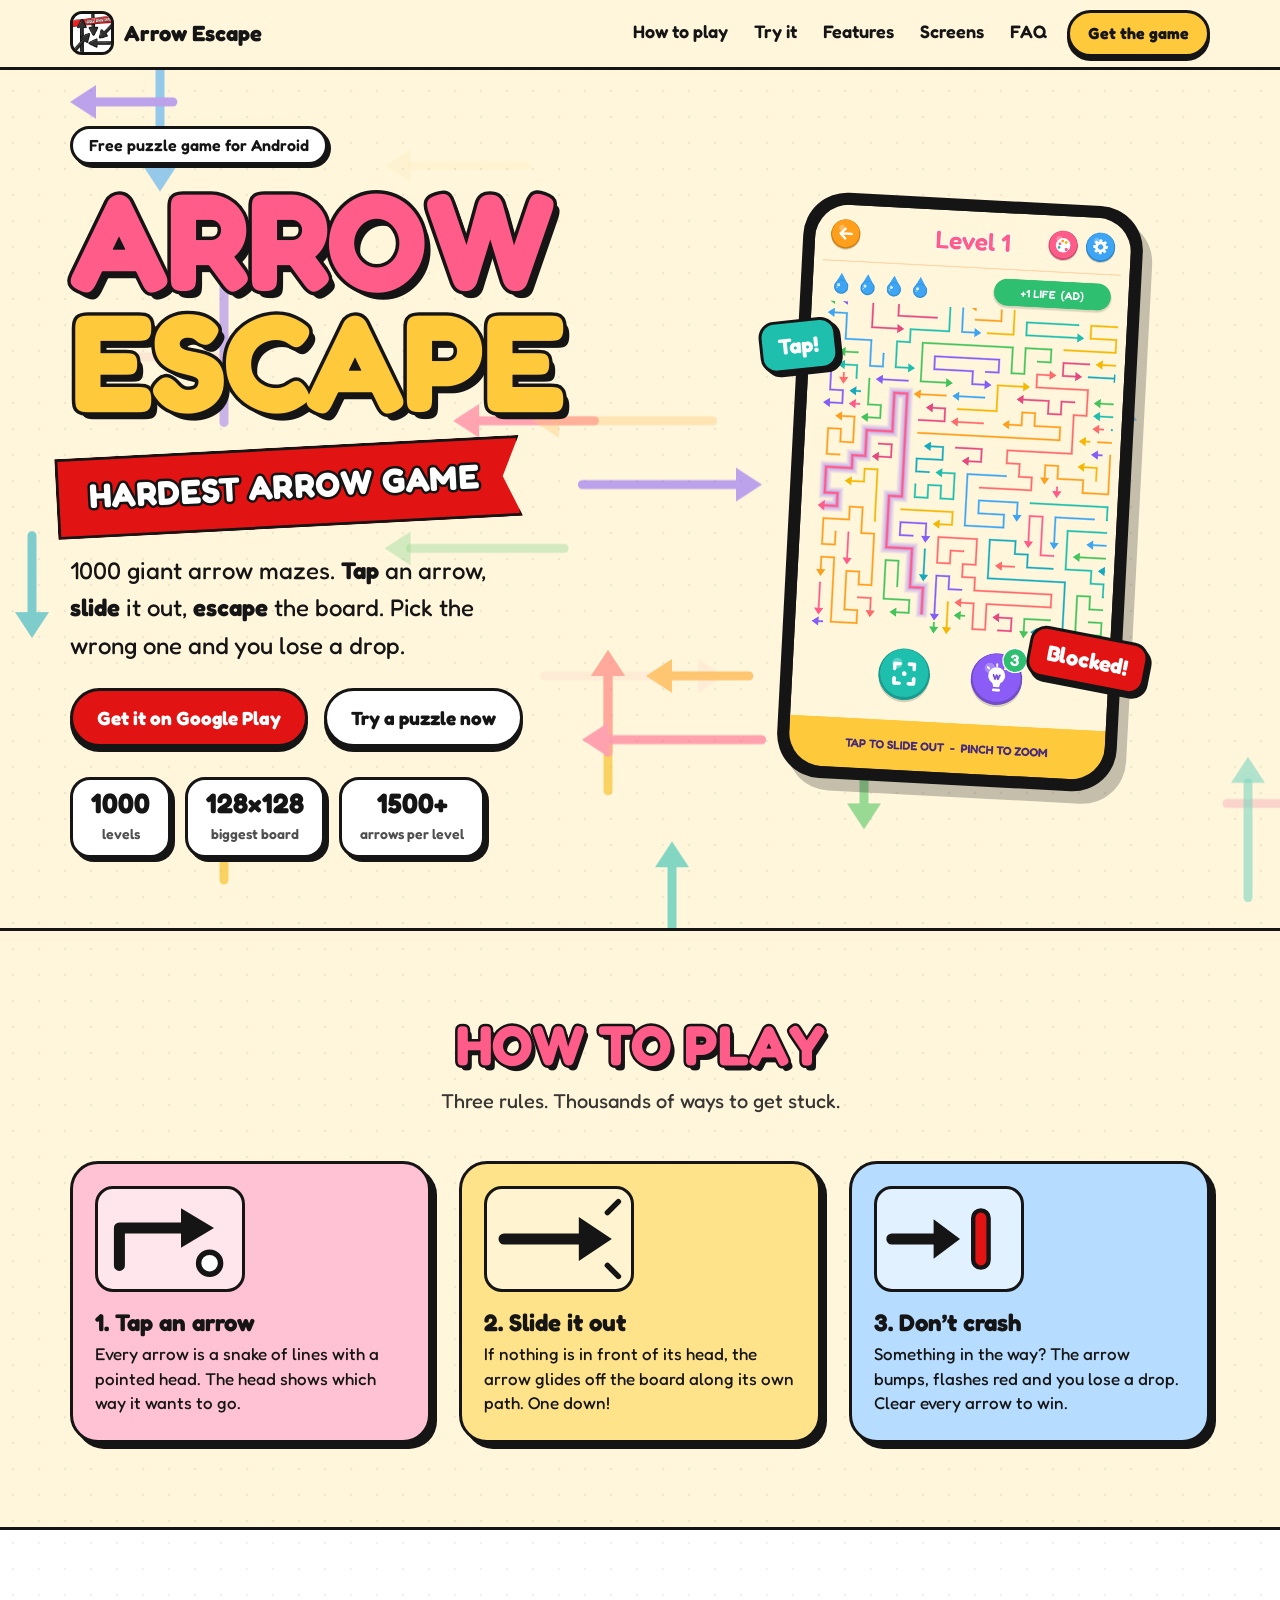
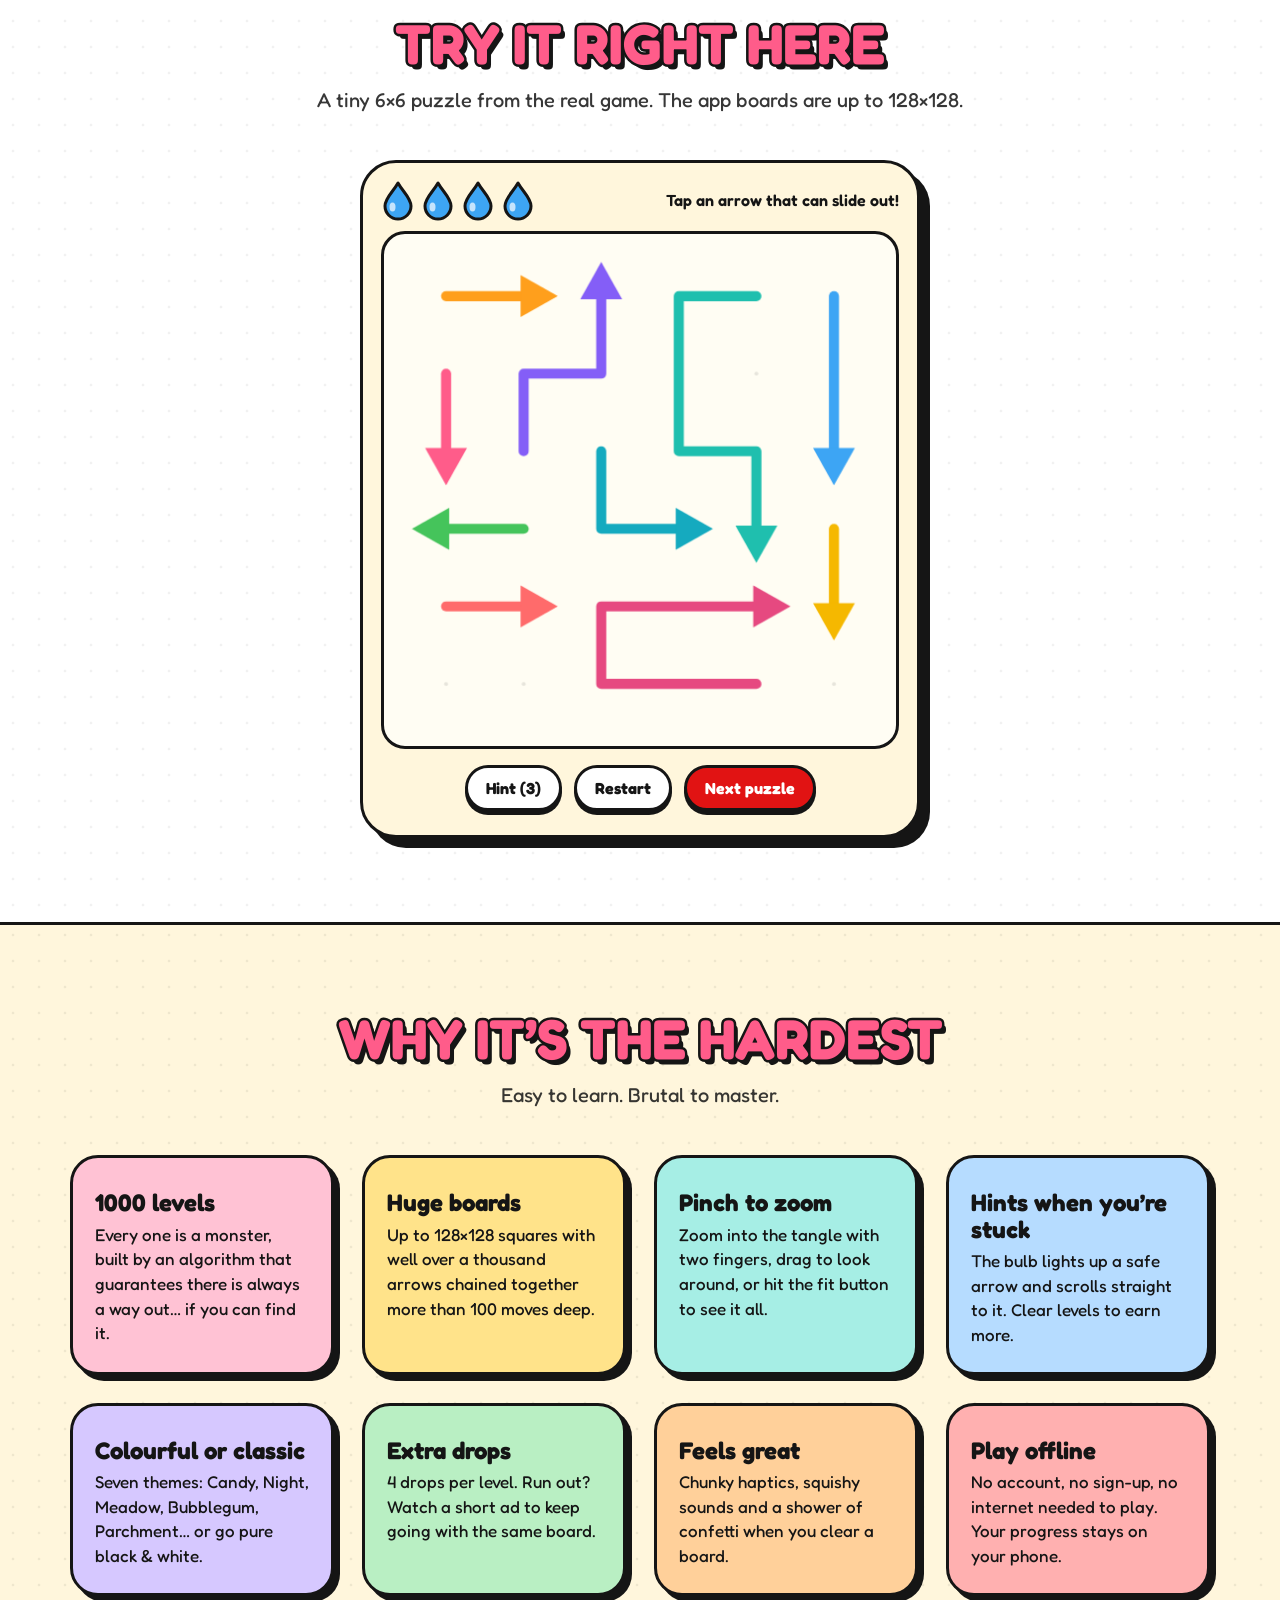
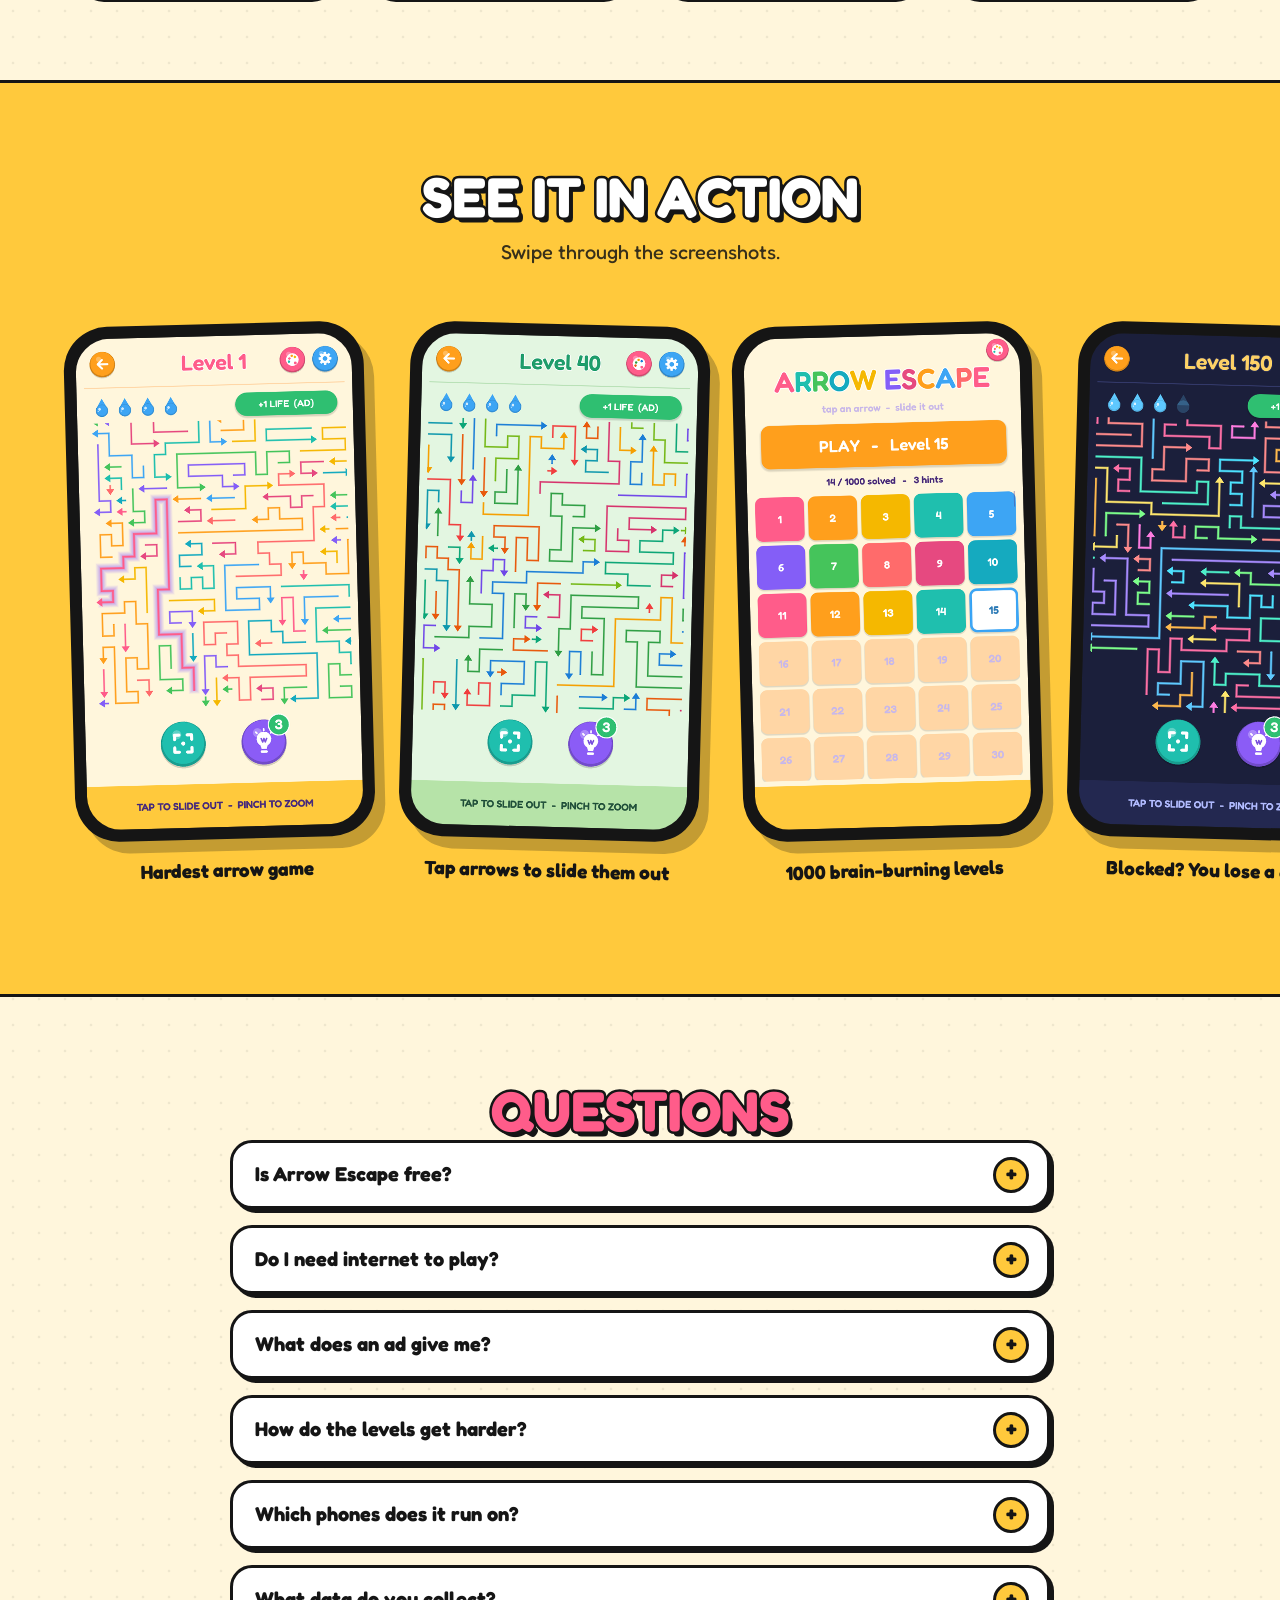
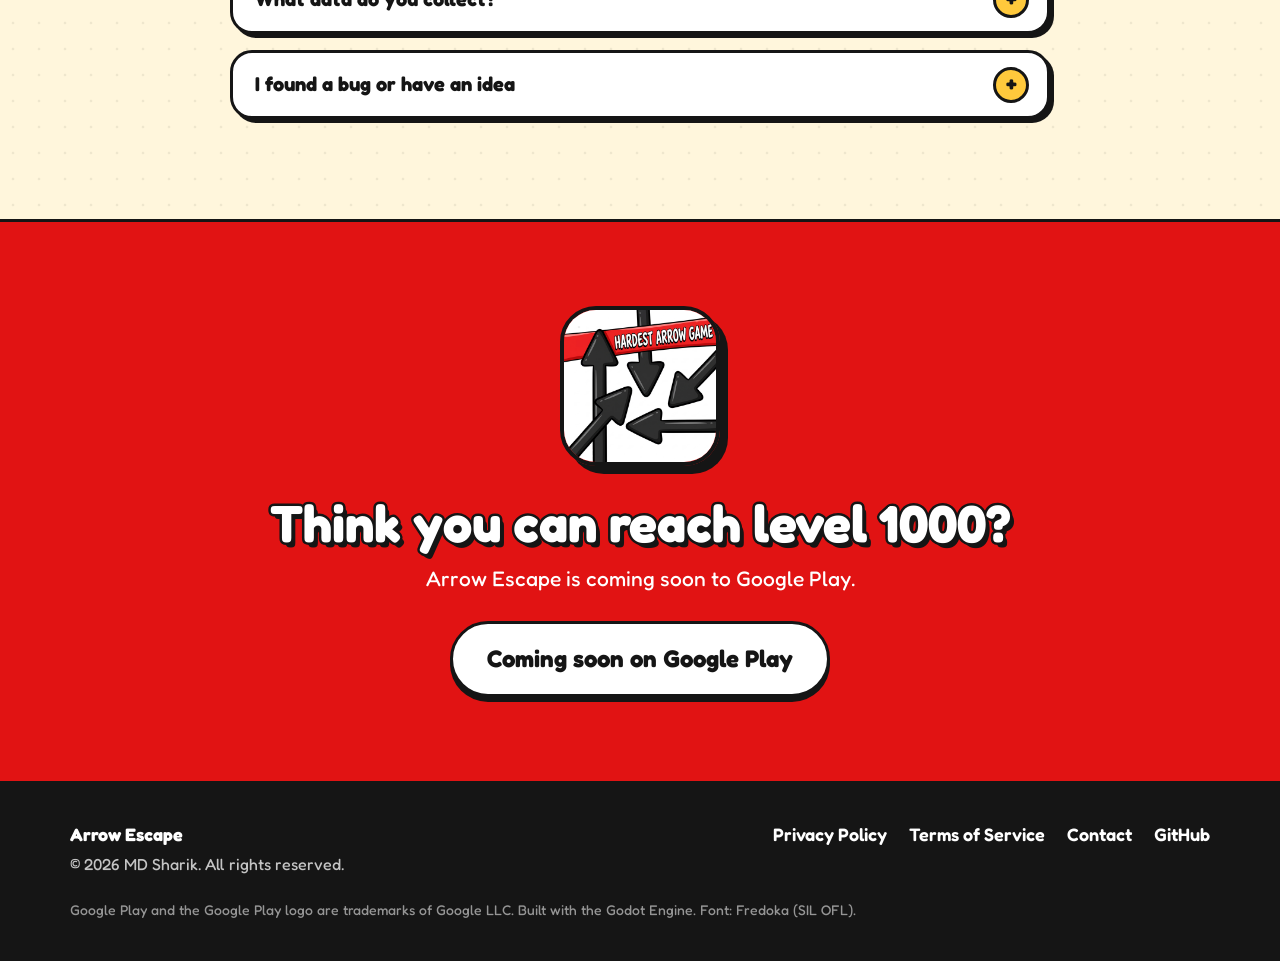
==== commit 32aa22b4: "Enable consent-first website Analytics" ====
--- a/docs/index.html
+++ b/docs/index.html
@@ -211,5 +211,6 @@
 <script src="assets/js/site-config.js"></script>
 <script src="assets/js/puzzles.js"></script>
 <script src="assets/js/main.js"></script>
+  <script defer src="/analytics-consent.js"></script>
 </body>
 </html>
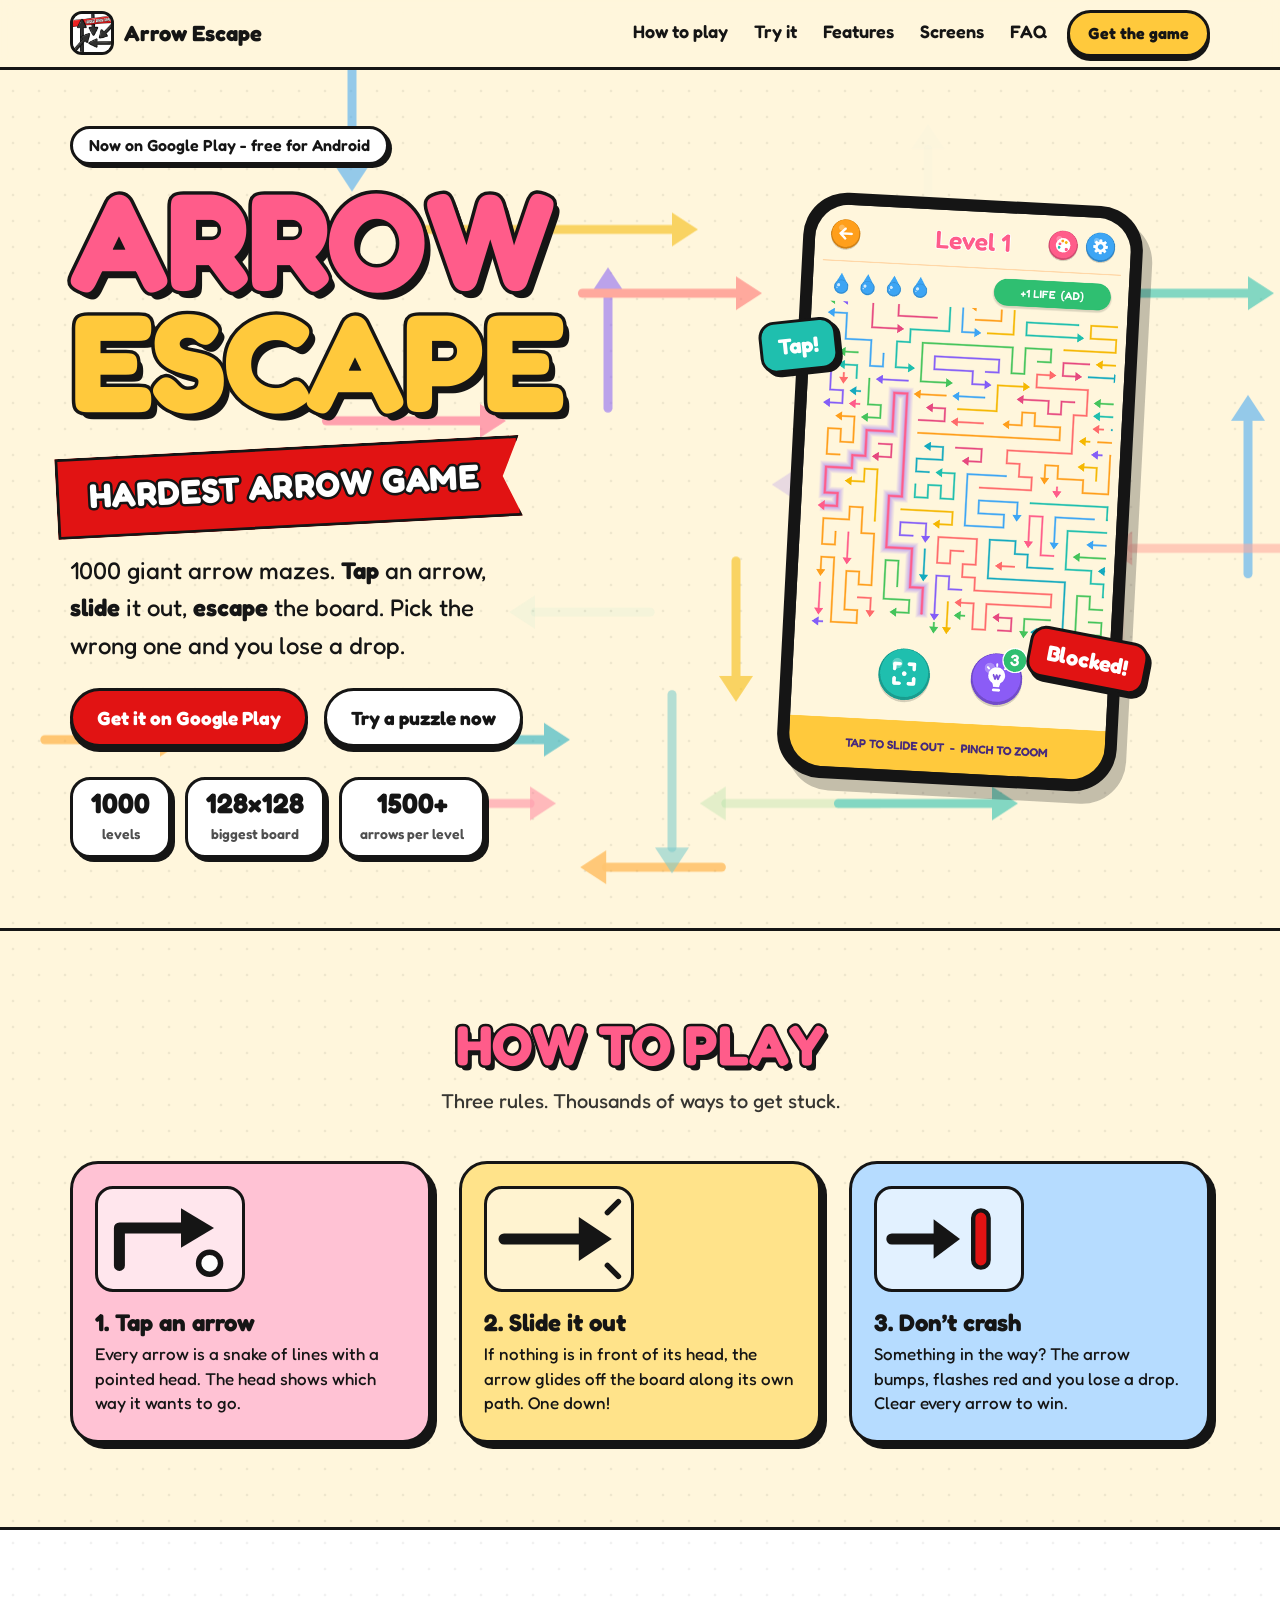
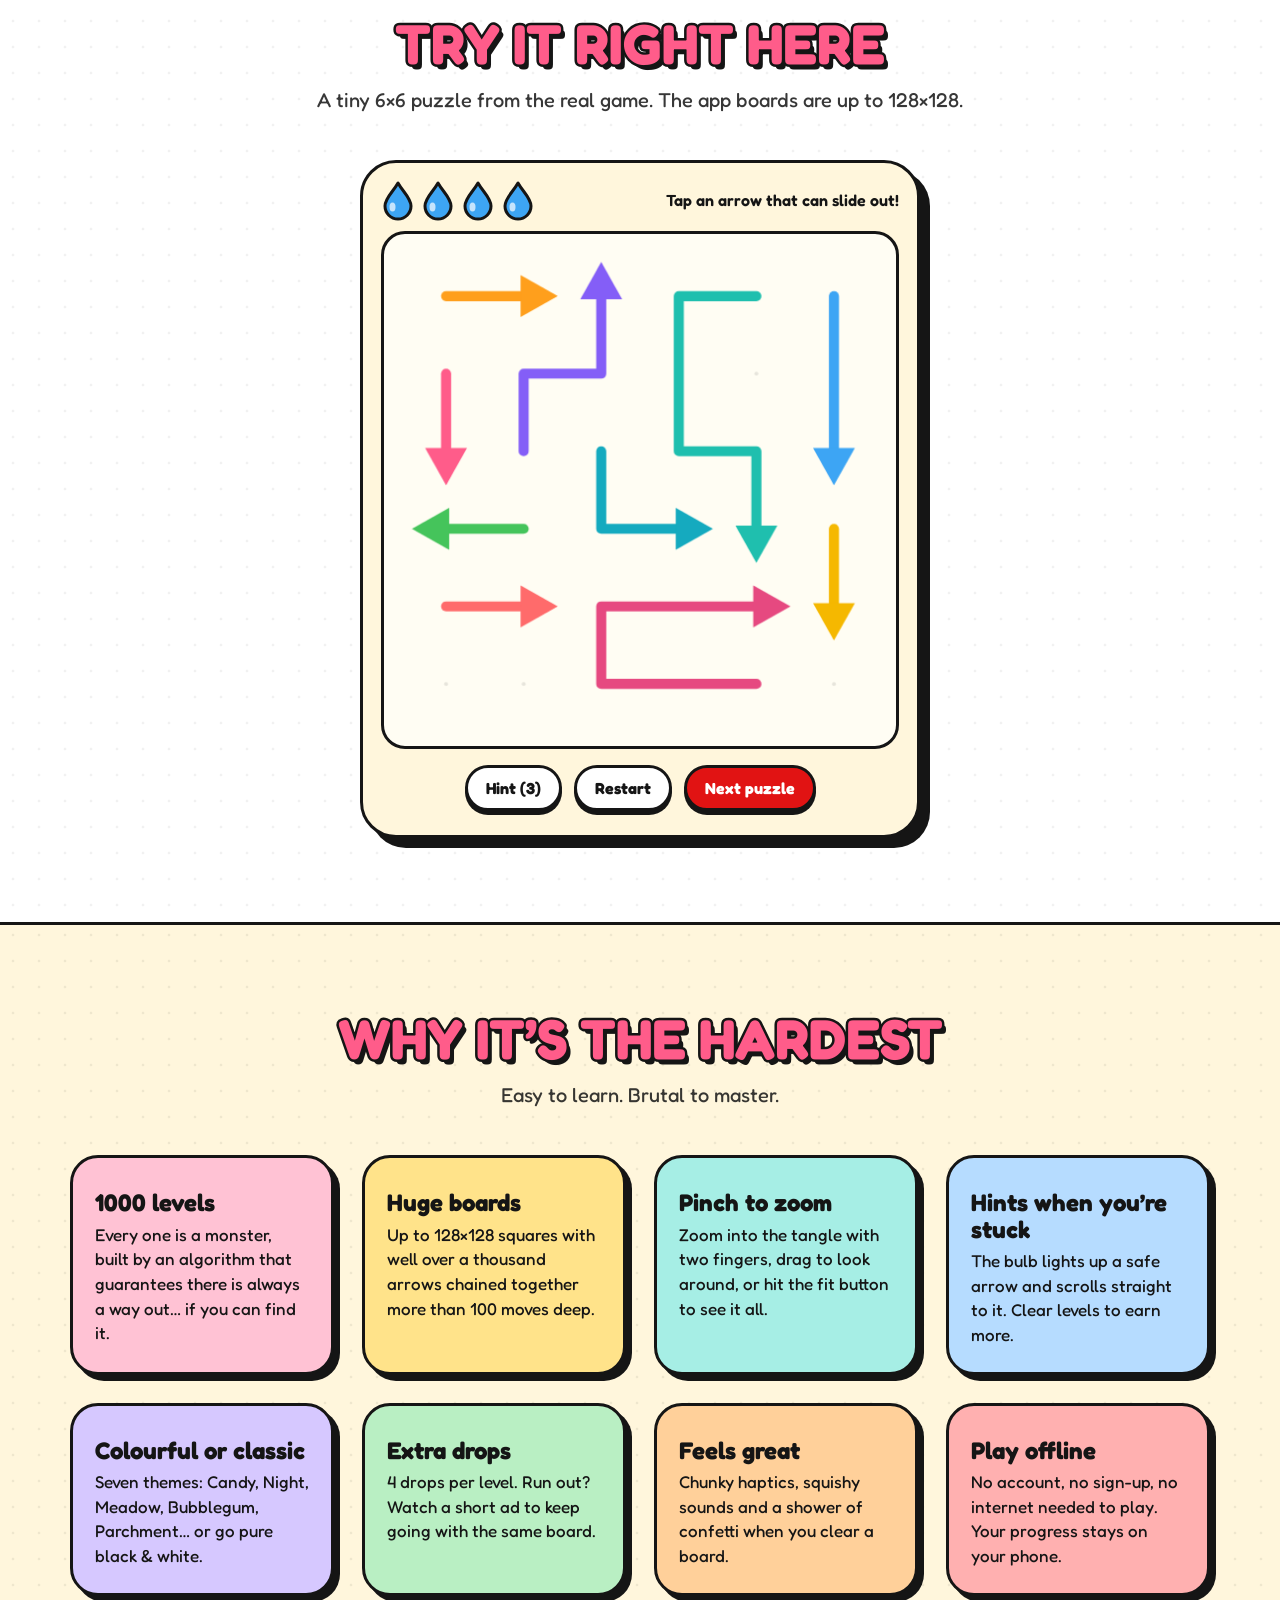
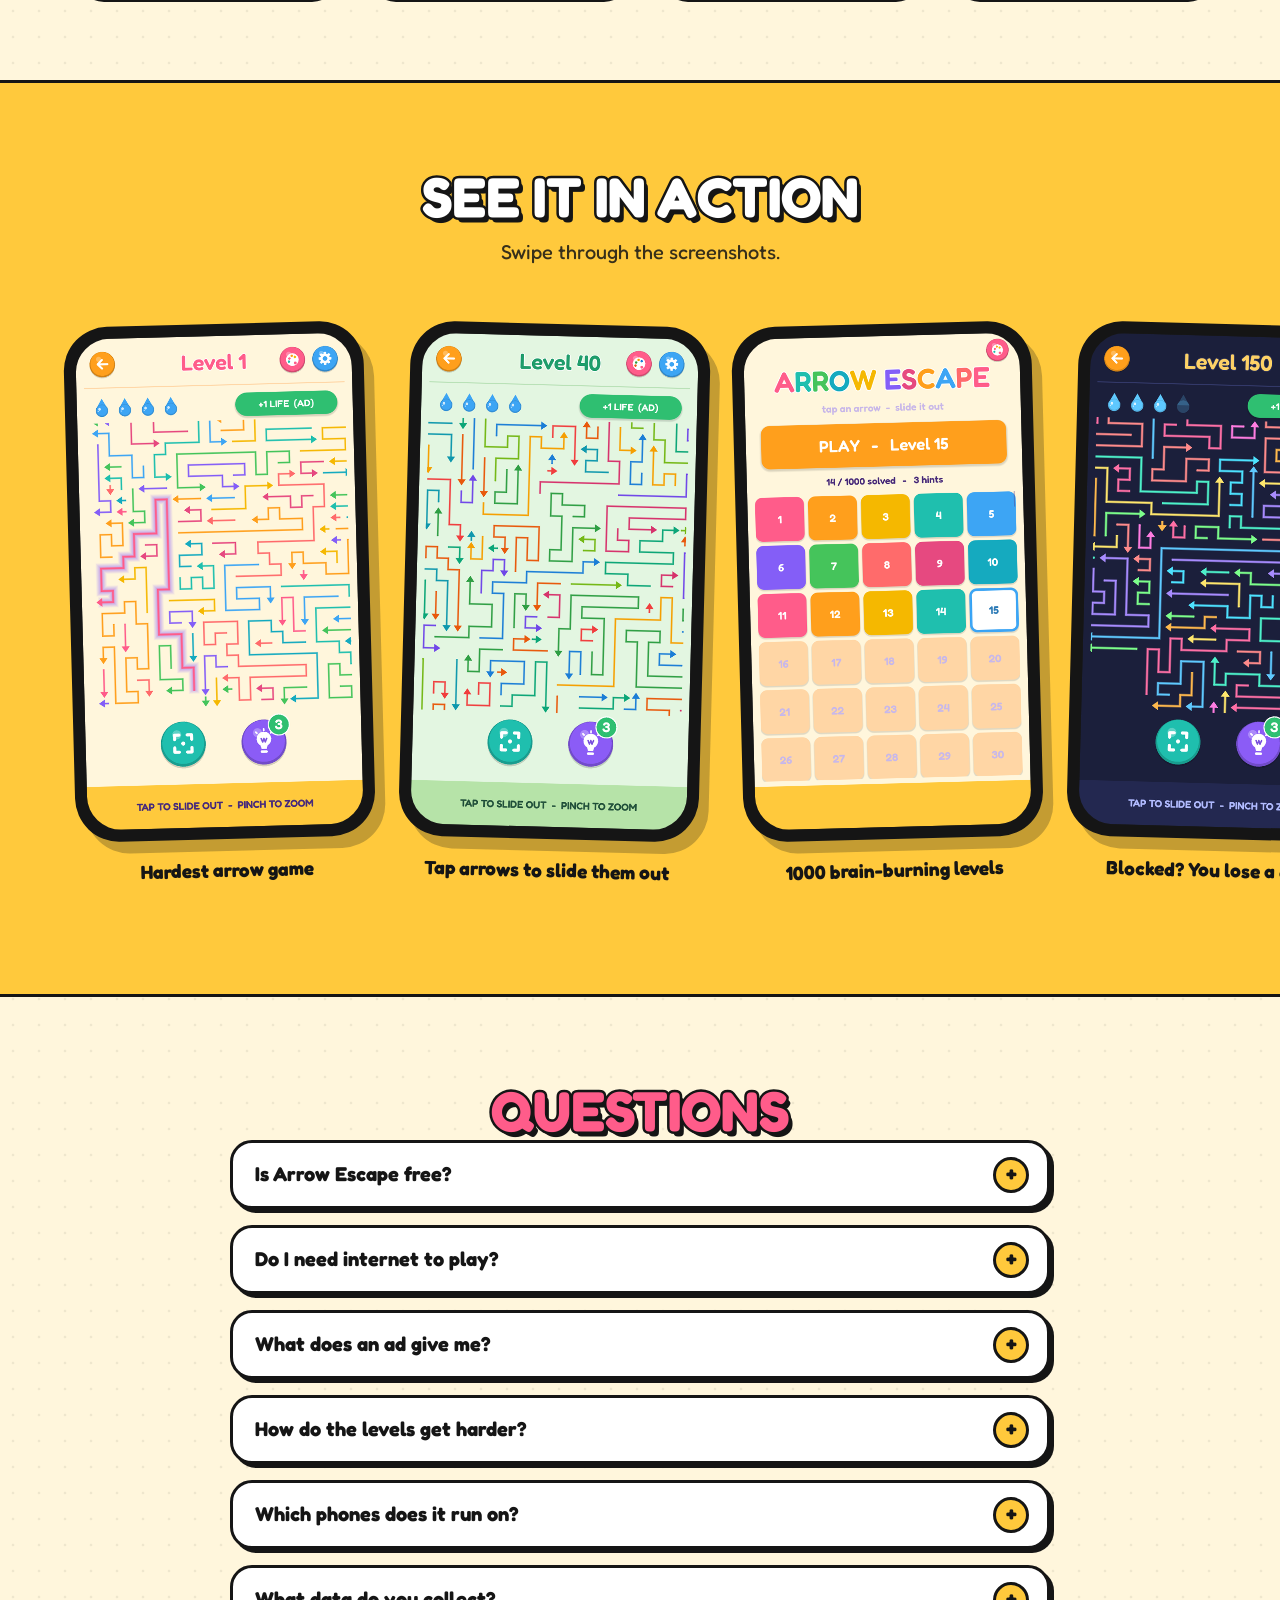
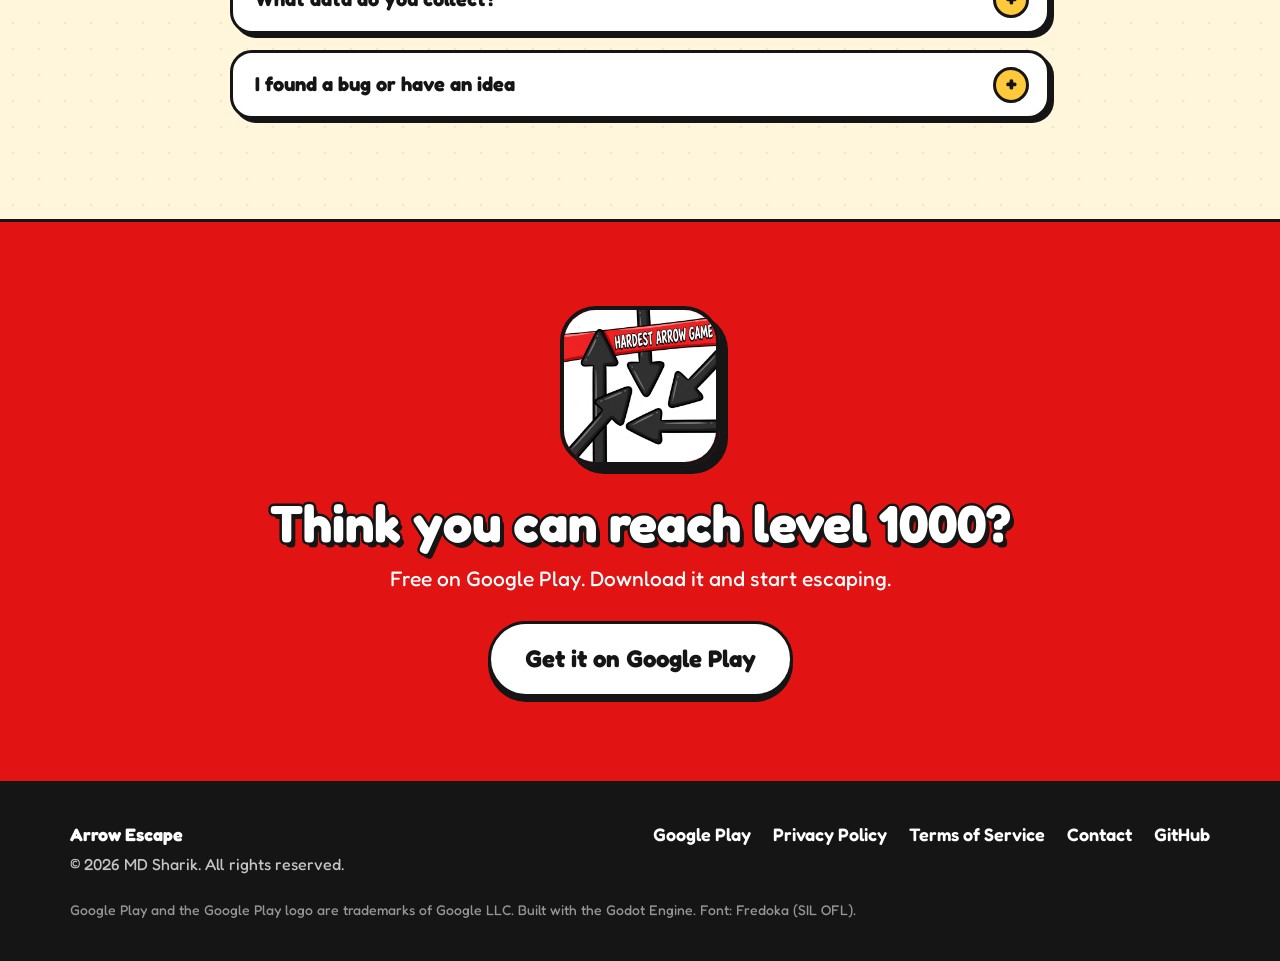
==== commit fe8901dd: "Website: game is live on Google Play - link all buttons to the store listing Co-Authored-By: Claude " ====
--- a/docs/index.html
+++ b/docs/index.html
@@ -28,6 +28,8 @@
   "operatingSystem": "Android",
   "applicationCategory": "GameApplication",
   "image": "https://arrow.nouvous.com/assets/img/icon-512.png",
+  "url": "https://arrow.nouvous.com/",
+  "installUrl": "https://play.google.com/store/apps/details?id=com.hardestarrowescape.game",
   "offers": { "@type": "Offer", "price": "0", "priceCurrency": "USD" }
 }
 </script>
@@ -48,7 +50,7 @@
       <a href="#screens">Screens</a>
       <a href="#faq">FAQ</a>
     </nav>
-    <a class="btn btn-sm play-link" href="#get">Get the game</a>
+    <a class="btn btn-sm play-link" href="https://play.google.com/store/apps/details?id=com.hardestarrowescape.game" target="_blank" rel="noopener">Get the game</a>
   </div>
 </header>
 
@@ -59,7 +61,7 @@
   <canvas id="heroBg" aria-hidden="true"></canvas>
   <div class="wrap hero-in">
     <div class="hero-copy">
-      <p class="kicker">Free puzzle game for Android</p>
+      <p class="kicker">Now on Google Play - free for Android</p>
       <h1>
         <span class="h1-top">Arrow</span>
         <span class="h1-bot">Escape</span>
@@ -67,7 +69,7 @@
       <div class="ribbon" role="text"><span>Hardest Arrow Game</span></div>
       <p class="lead">1000 giant arrow mazes. <strong>Tap</strong> an arrow, <strong>slide</strong> it out, <strong>escape</strong> the board. Pick the wrong one and you lose a drop.</p>
       <div class="cta">
-        <a class="btn btn-red play-link" href="#get">Get it on Google Play</a>
+        <a class="btn btn-red play-link" href="https://play.google.com/store/apps/details?id=com.hardestarrowescape.game" target="_blank" rel="noopener">Get it on Google Play</a>
         <a class="btn btn-ghost" href="#demo">Try a puzzle now</a>
       </div>
       <ul class="stats" aria-label="Game facts">
@@ -185,8 +187,8 @@
   <div class="wrap get-in">
     <img class="get-icon" src="assets/img/icon-512.png" width="160" height="160" alt="Arrow Escape app icon">
     <h2>Think you can reach level 1000?</h2>
-    <p id="getText">Arrow Escape is coming soon to Google Play.</p>
-    <a class="btn btn-red btn-lg play-link" id="playBtn" href="#get" aria-disabled="true">Coming soon on Google Play</a>
+    <p id="getText">Free on Google Play. Download it and start escaping.</p>
+    <a class="btn btn-red btn-lg play-link" id="playBtn" href="https://play.google.com/store/apps/details?id=com.hardestarrowescape.game" target="_blank" rel="noopener">Get it on Google Play</a>
   </div>
 </section>
 
@@ -199,6 +201,7 @@
       <p>&copy; <span id="year">2026</span> MD Sharik. All rights reserved.</p>
     </div>
     <nav aria-label="Legal">
+      <a href="https://play.google.com/store/apps/details?id=com.hardestarrowescape.game" target="_blank" rel="noopener">Google Play</a>
       <a href="privacy.html">Privacy Policy</a>
       <a href="terms.html">Terms of Service</a>
       <a id="mail2" href="mailto:md.sharik5012@gmail.com">Contact</a>
